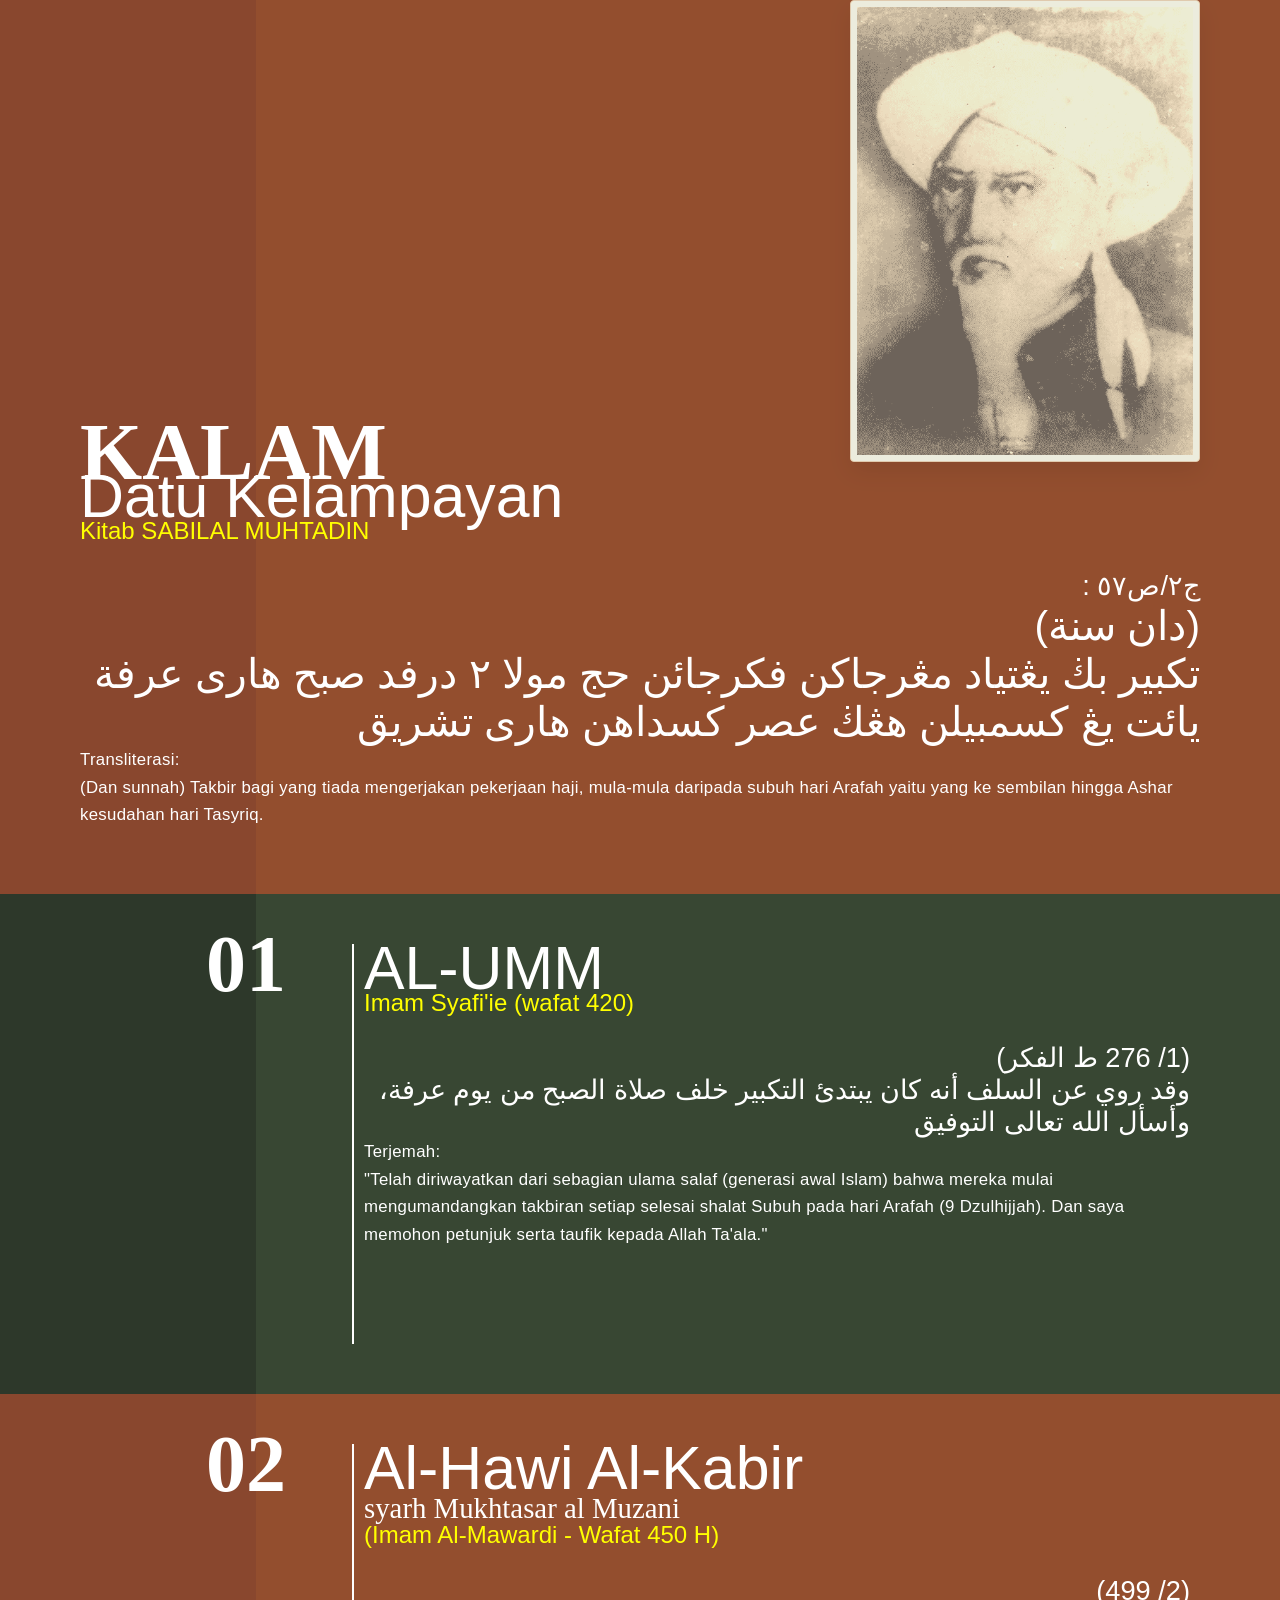
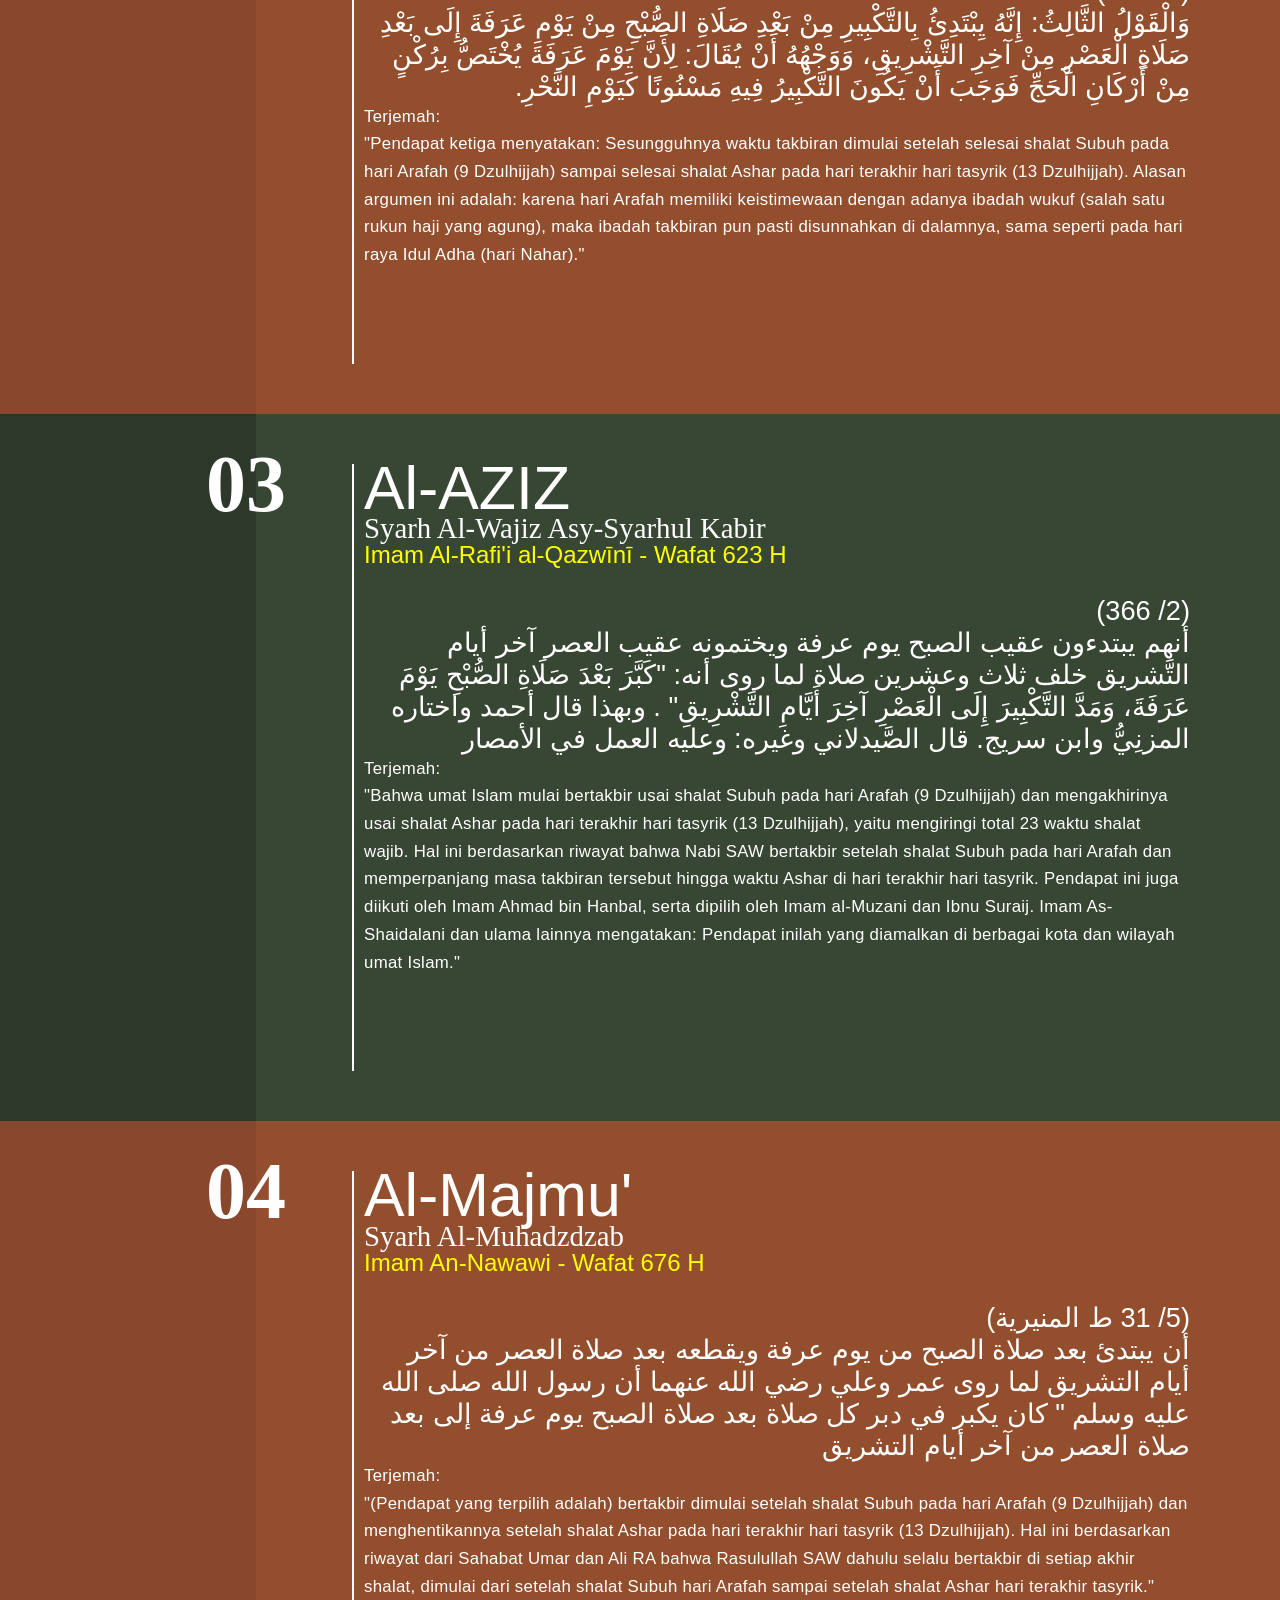
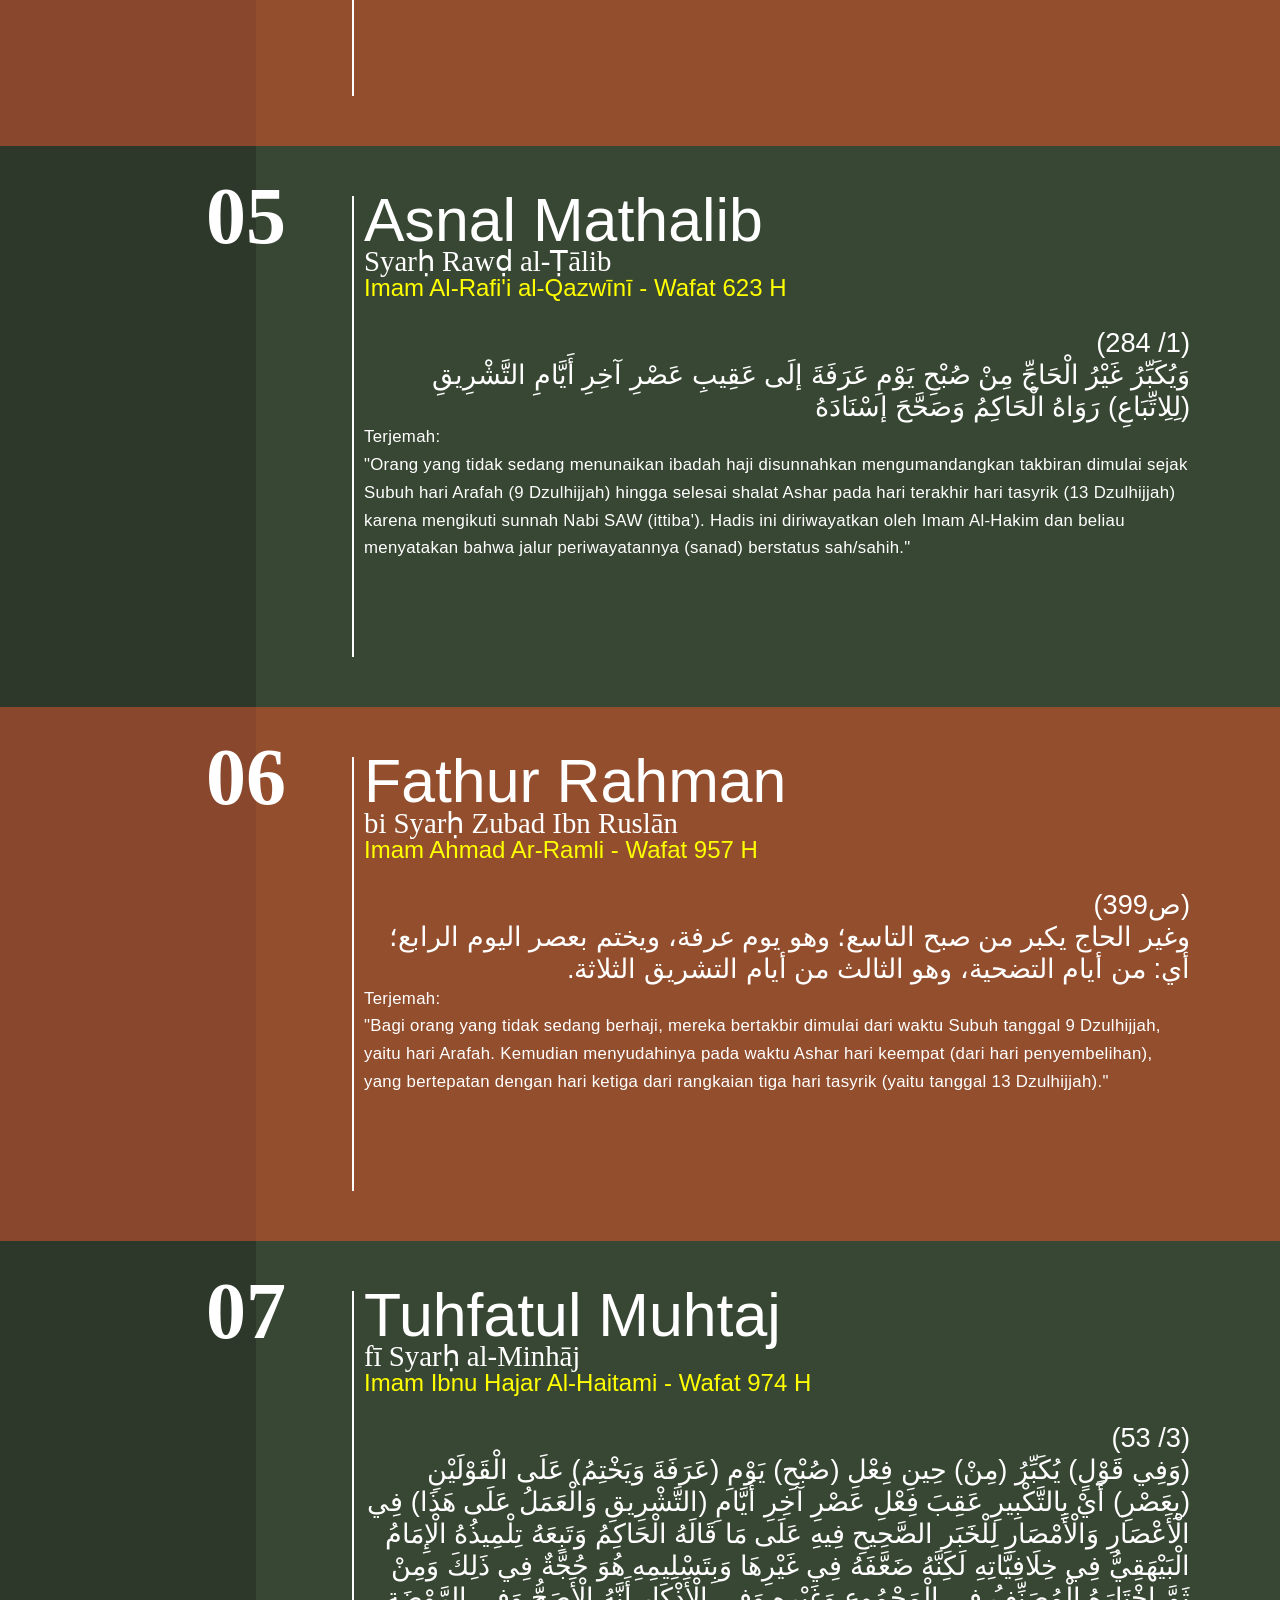
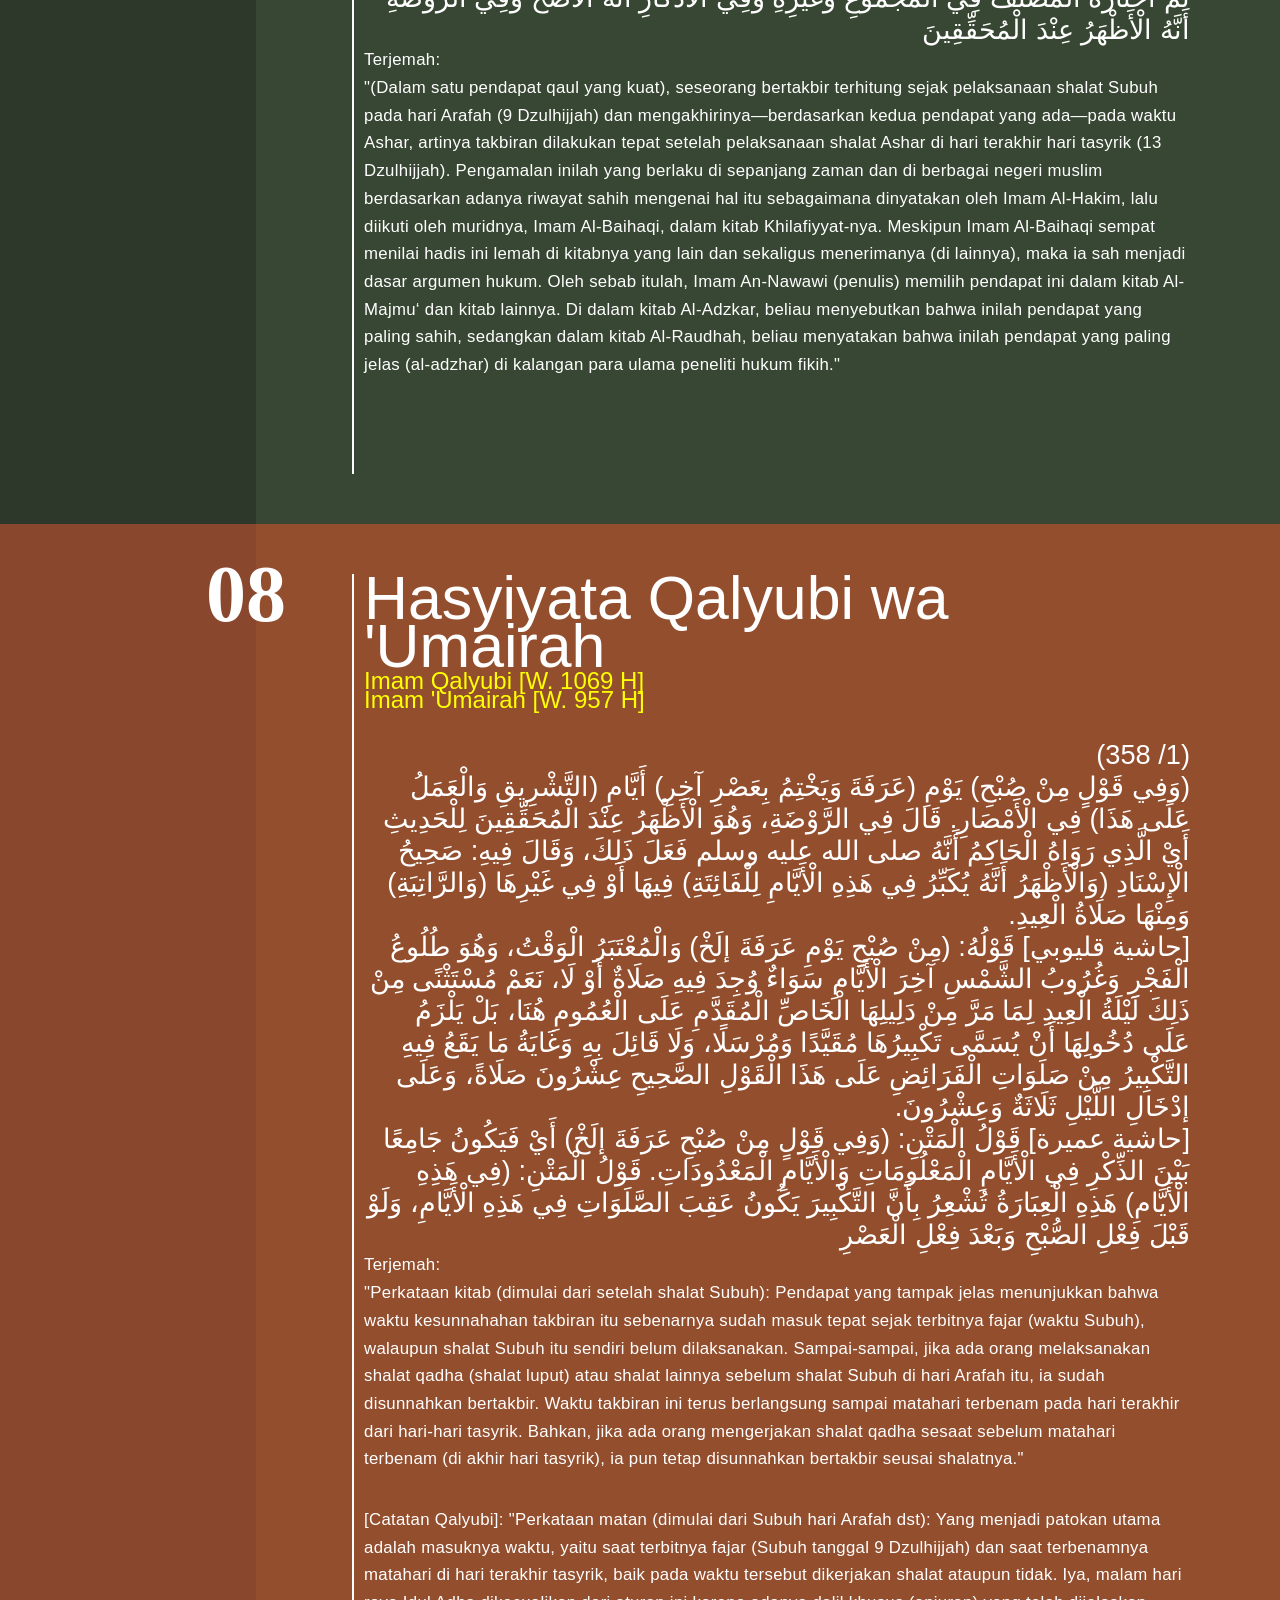
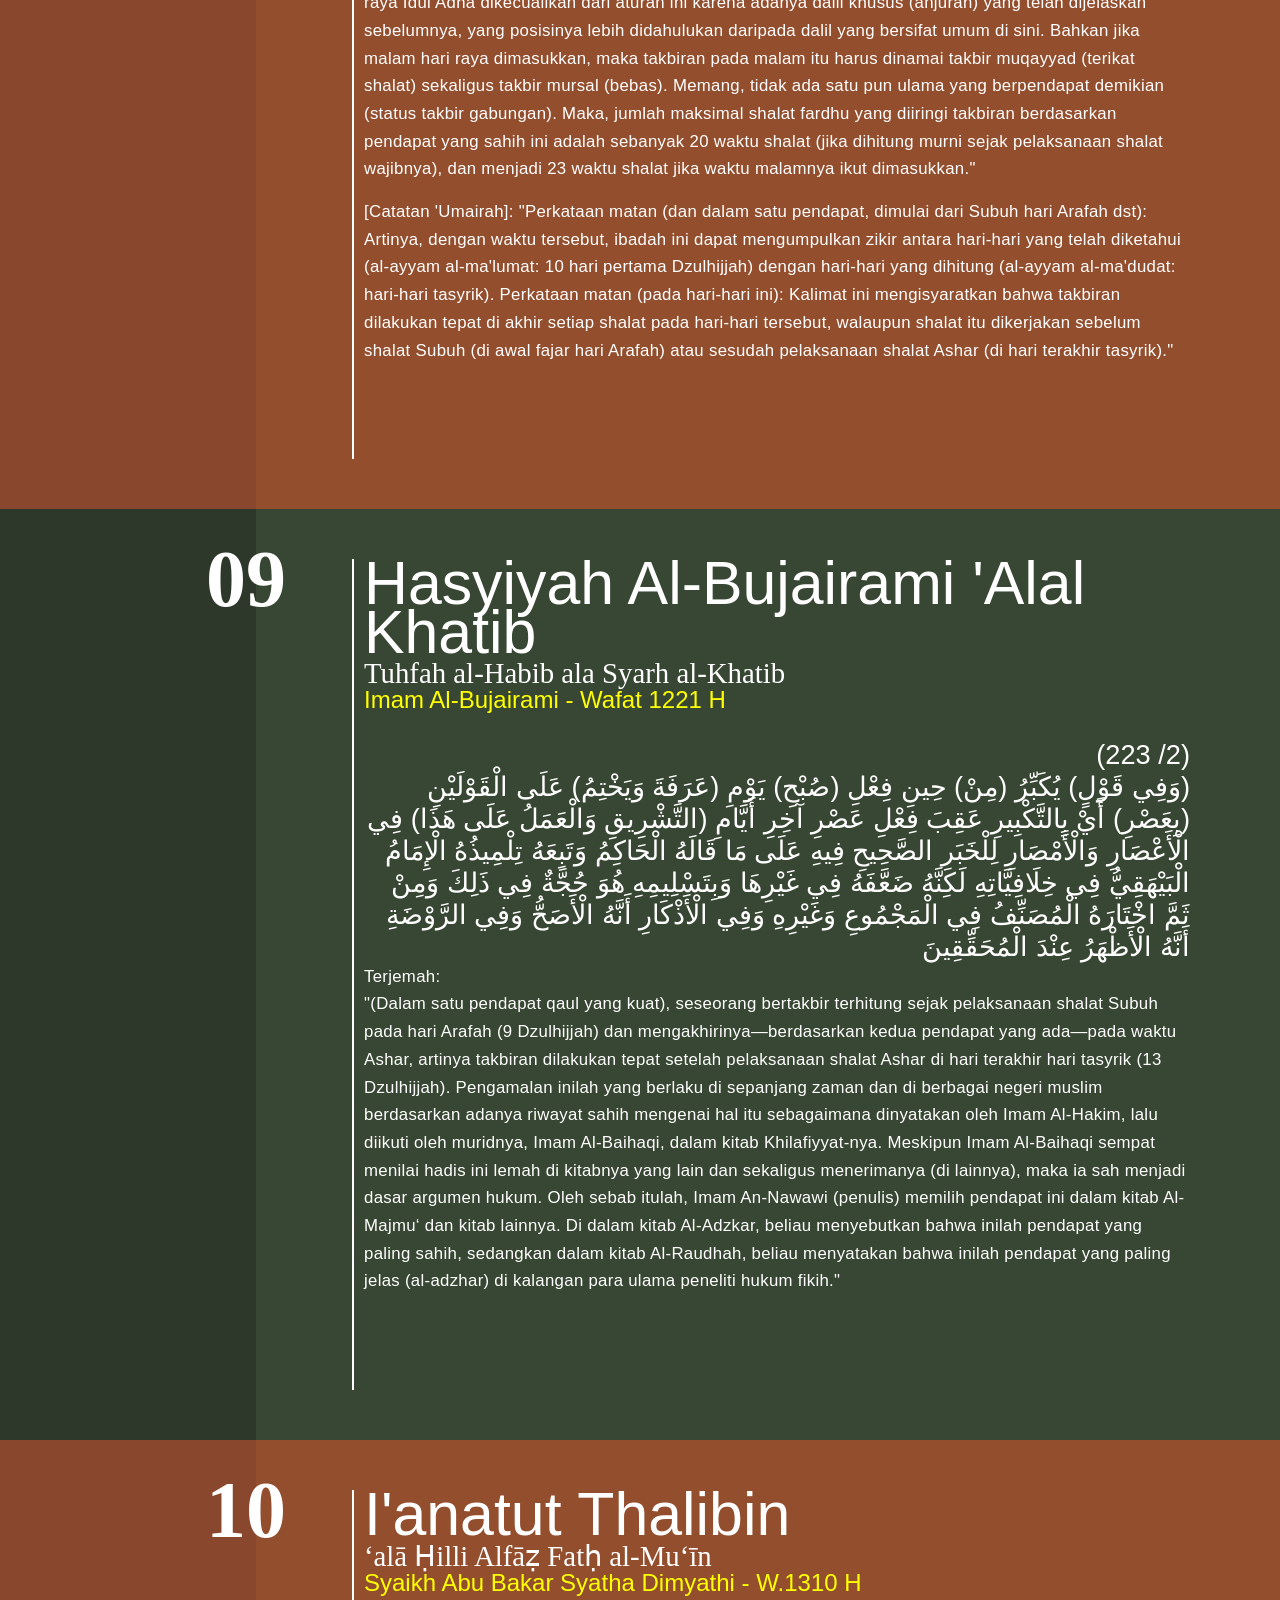
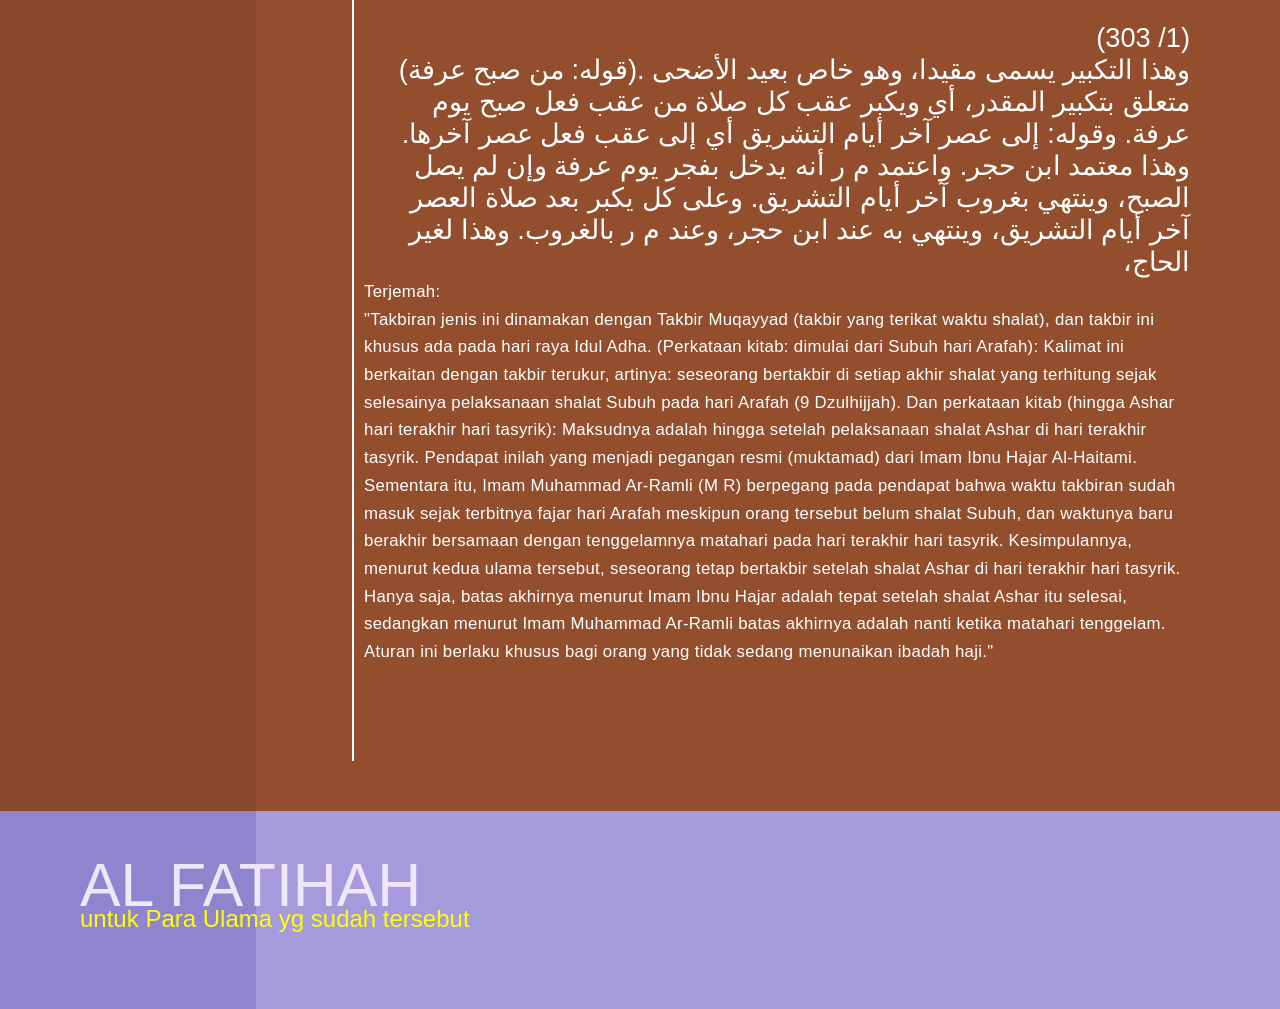
==== index02.html @ 48b1889b "Add files via upload" ====
<!DOCTYPE html>
<html lang="ar">
<head>
  <meta charset="UTF-8" />
  <title>awal takbiran yang terlupa</title>

  <!-- Deskripsi untuk link preview -->
  <meta name="title" content="Batas Takbiran Idul Adha" />
  <meta name="description" content="Kalam Datuk Kelampayan beserta 10 Referensi KITAB TETUA" />

  <!-- Open Graph (untuk WhatsApp, Facebook, dll) -->
  <meta property="og:type" content="website" />
  <meta property="og:url" content="https://github.com/kalam-ustadz/batas-takbiran-idul-adha" />
  <meta property="og:title" content="Batas Takbiran Idul Adha" />
  <meta property="og:description" content="Kalam Datuk Kelampayan beserta 10 Referensi KITAB TETUA" />
  <meta property="og:image" content="Muhammad_Arsyad_al-Banjari.png" />
  <meta property="og:image:width" content="1200" />
  <meta property="og:image:height" content="630" />

  <!-- Twitter Card (opsional, tapi baik untuk preview universal) -->
  <meta property="twitter:card" content="summary_large_image" />
  <meta property="twitter:url" content="https://github.com/kalam-ustadz/batas-takbiran-idul-adha" />
  <meta property="twitter:title" content="Batas Takbiran Idul Adha" />
  <meta property="twitter:description" content="Kalam Datuk Kelampayan beserta 10 Referensi KITAB TETUA" />
  <meta property="twitter:image" content="Muhammad_Arsyad_al-Banjari.png" />
  <link rel="stylesheet" type="text/css" href="nangini.css" />
</head>
<body class="layout3">

<div class="templateToc">
<div class="color-container brown-bg">
<div class="color-ocverlay dark-brown">&#160;</div>
<img src="logo.png" alt="Datuk Kelampayan" class="gambar-konten">
<h1>KALAM</h1>
<h2>Datu Kelampayan</h2>
<h3>Kitab SABILAL MUHTADIN</h3>
<p class="arab"> ج٢/ص٥٧ : <br /><span style="font-size:1.5em"> (دان سنة) <br />تكبير بڬ يڠتياد مڠرجاكن فكرجائن حج مولا ٢ درفد صبح هارى عرفة يائت يڠ كسمبيلن هڠڬ عصر كسداهن هارى تشريق</span></p>
<p class="indo">Transliterasi:<br />(Dan sunnah) Takbir bagi yang tiada mengerjakan pekerjaan haji, mula-mula daripada subuh hari Arafah yaitu yang ke sembilan hingga Ashar kesudahan hari Tasyriq.</p>
</div>

<div class="color-container green-bg">
<div class="color-ocverlay dark-green">&#160;</div>

<div class="toc-container">
<div class="chapterNum-side">
<div><strong>01</strong></div>
</div>

<div class="chapter-info">
<h2>AL-UMM</h2>
<h3>Imam Syafi'ie (wafat 420)</h3>

<p class="arab">(1/ 276 ط الفكر)<br />  وقد روي عن السلف أنه كان يبتدئ التكبير خلف صلاة الصبح من يوم عرفة، وأسأل الله تعالى التوفيق</p>
<p class="indo">Terjemah:<br />"Telah diriwayatkan dari sebagian ulama salaf (generasi awal Islam) bahwa mereka mulai mengumandangkan takbiran setiap selesai shalat Subuh pada hari Arafah (9 Dzulhijjah). Dan saya memohon petunjuk serta taufik kepada Allah Ta'ala."</p>

</div>
</div>
</div>

<!-- oren-->
<div class="color-container brown-bg">
<div class="color-ocverlay dark-brown">&#160;</div>

<div class="toc-container">
<div class="chapterNum-side">
<div><strong>02</strong></div>
</div>

<div class="chapter-info">
<h2>Al-Hawi Al-Kabir</h2><span style="font-size:1.8em">syarh Mukhtasar al Muzani</span>
<h3>(Imam Al-Mawardi - Wafat 450 H)</h3>

<p class="arab">(2/ 499)<br />وَالْقَوْلُ الثَّالِثُ: إِنَّهُ يِبْتَدِئُ بِالتَّكْبِيرِ مِنْ بَعْدِ صَلَاةِ الصُّبْحِ مِنْ يَوْمِ عَرَفَةَ إِلَى بَعْدِ صَلَاةِ الْعَصْرِ مِنْ آخِرِ التَّشْرِيقِ، وَوَجْهُهُ أَنْ يُقَالَ: لِأَنَّ يَوْمَ عَرَفَةَ يُخْتَصُّ بِرُكْنٍ مِنْ أَرْكَانِ الْحَجِّ فَوَجَبَ أَنْ يَكُونَ التَّكْبِيرُ فِيهِ مَسْنُونًا كَيَوْمِ النَّحْرِ.</p>
<p class="indo">Terjemah:<br />"Pendapat ketiga menyatakan: Sesungguhnya waktu takbiran dimulai setelah selesai shalat Subuh pada hari Arafah (9 Dzulhijjah) sampai selesai shalat Ashar pada hari terakhir hari tasyrik (13 Dzulhijjah). Alasan argumen ini adalah: karena hari Arafah memiliki keistimewaan dengan adanya ibadah wukuf (salah satu rukun haji yang agung), maka ibadah takbiran pun pasti disunnahkan di dalamnya, sama seperti pada hari raya Idul Adha (hari Nahar)."</p>
</div>
</div>
</div>

<!--green-->
<div class="color-container green-bg">
<div class="color-ocverlay dark-green">&#160;</div>

<div class="toc-container">
<div class="chapterNum-side">
<div><strong>03</strong></div>
</div>

<div class="chapter-info">
<h2>Al-AZIZ </h2><span style="font-size:1.8em">Syarh Al-Wajiz Asy-Syarhul Kabir</span> 
<h3>Imam Al-Rafi'i al-Qazwīnī - Wafat 623 H</h3>

<p class="arab">(2/ 366)<br />أنهم يبتدءون عقيب الصبح يوم عرفة ويختمونه عقيب العصر آخر أيام التَّشريق خلف ثلاث وعشرين صلاة لما روى أنه: "كَبَّرَ بَعْدَ صَلَاةِ الصُّبْحِ يَوْمَ عَرَفَةَ، وَمَدَّ التَّكْبِيرَ إِلَى الْعَصْرِ آخِرَ أَيَّامِ التَّشْرِيقِ" . وبهذا قال أحمد واختاره المزنِيُّ وابن سريج. قال الصَّيدلاني وغيره: وعليه العمل في الأمصار</p>
<p class="indo">Terjemah:<br />"Bahwa umat Islam mulai bertakbir usai shalat Subuh pada hari Arafah (9 Dzulhijjah) dan mengakhirinya usai shalat Ashar pada hari terakhir hari tasyrik (13 Dzulhijjah), yaitu mengiringi total 23 waktu shalat wajib. Hal ini berdasarkan riwayat bahwa Nabi SAW bertakbir setelah shalat Subuh pada hari Arafah dan memperpanjang masa takbiran tersebut hingga waktu Ashar di hari terakhir hari tasyrik. Pendapat ini juga diikuti oleh Imam Ahmad bin Hanbal, serta dipilih oleh Imam al-Muzani dan Ibnu Suraij. Imam As-Shaidalani dan ulama lainnya mengatakan: Pendapat inilah yang diamalkan di berbagai kota dan wilayah umat Islam."</p>

</div>
</div>
</div>

<!-- oren-->
<div class="color-container brown-bg">
<div class="color-ocverlay dark-brown">&#160;</div>

<div class="toc-container">
<div class="chapterNum-side">
<div><strong>04</strong></div>
</div>

<div class="chapter-info">
<h2>Al-Majmu'</h2><span style="font-size:1.8em">Syarh Al-Muhadzdzab</span>
<h3>Imam An-Nawawi - Wafat 676 H</h3>

<p class="arab">(5/ 31 ط المنيرية)<br />أن يبتدئ بعد صلاة الصبح من يوم عرفة ويقطعه بعد صلاة العصر من آخر أيام التشريق لما روى عمر وعلي رضي الله عنهما أن رسول الله صلى الله عليه وسلم " كان يكبر في دبر كل صلاة بعد صلاة الصبح يوم عرفة إلى بعد صلاة العصر من آخر أيام التشريق </p>
<p class="indo">Terjemah:<br />"(Pendapat yang terpilih adalah) bertakbir dimulai setelah shalat Subuh pada hari Arafah (9 Dzulhijjah) dan menghentikannya setelah shalat Ashar pada hari terakhir hari tasyrik (13 Dzulhijjah). Hal ini berdasarkan riwayat dari Sahabat Umar dan Ali RA bahwa Rasulullah SAW dahulu selalu bertakbir di setiap akhir shalat, dimulai dari setelah shalat Subuh hari Arafah sampai setelah shalat Ashar hari terakhir tasyrik."</p>
</div>
</div>
</div>

<!--green-->
<div class="color-container green-bg">
<div class="color-ocverlay dark-green">&#160;</div>

<div class="toc-container">
<div class="chapterNum-side">
<div><strong>05</strong></div>
</div>

<div class="chapter-info">
<h2>Asnal Mathalib </h2><span style="font-size:1.8em">Syarḥ Rawḍ al-Ṭālib</span> 
<h3>Imam Al-Rafi'i al-Qazwīnī - Wafat 623 H</h3>

<p class="arab"> (1/ 284) <br />وَيُكَبِّرُ غَيْرُ الْحَاجِّ مِنْ صُبْحِ يَوْمِ عَرَفَةَ إلَى عَقِيبِ عَصْرِ آخِرِ أَيَّامِ التَّشْرِيقِ (لِلِاتِّبَاعِ) رَوَاهُ الْحَاكِمُ وَصَحَّحَ إسْنَادَهُ</p>
<p class="indo">Terjemah:<br />"Orang yang tidak sedang menunaikan ibadah haji disunnahkan mengumandangkan takbiran dimulai sejak Subuh hari Arafah (9 Dzulhijjah) hingga selesai shalat Ashar pada hari terakhir hari tasyrik (13 Dzulhijjah) karena mengikuti sunnah Nabi SAW (ittiba'). Hadis ini diriwayatkan oleh Imam Al-Hakim dan beliau menyatakan bahwa jalur periwayatannya (sanad) berstatus sah/sahih."</p>

</div>
</div>
</div>

<!-- oren-->
<div class="color-container brown-bg">
<div class="color-ocverlay dark-brown">&#160;</div>

<div class="toc-container">
<div class="chapterNum-side">
<div><strong>06</strong></div>
</div>

<div class="chapter-info">
<h2>Fathur Rahman </h2><span style="font-size:1.8em">bi Syarḥ Zubad Ibn Ruslān</span>
<h3>Imam Ahmad Ar-Ramli - Wafat 957 H</h3>

<p class="arab">(ص399)<br />وغير الحاج يكبر من صبح التاسع؛ وهو يوم عرفة، ويختم بعصر اليوم الرابع؛ أي: من أيام التضحية، وهو الثالث من أيام التشريق الثلاثة. </p>
<p class="indo">Terjemah:<br />"Bagi orang yang tidak sedang berhaji, mereka bertakbir dimulai dari waktu Subuh tanggal 9 Dzulhijjah, yaitu hari Arafah. Kemudian menyudahinya pada waktu Ashar hari keempat (dari hari penyembelihan), yang bertepatan dengan hari ketiga dari rangkaian tiga hari tasyrik (yaitu tanggal 13 Dzulhijjah)."</p>
</div>
</div>
</div>

<!--green-->
<div class="color-container green-bg">
<div class="color-ocverlay dark-green">&#160;</div>

<div class="toc-container">
<div class="chapterNum-side">
<div><strong>07</strong></div>
</div>

<div class="chapter-info">
<h2>Tuhfatul Muhtaj </h2><span style="font-size:1.8em">fī Syarḥ al-Minhāj</span> 
<h3>Imam Ibnu Hajar Al-Haitami - Wafat 974 H</h3>

<p class="arab">(3/ 53)<br /> (وَفِي قَوْلٍ) يُكَبِّرُ (مِنْ) حِينِ فِعْلِ (صُبْحِ) يَوْمِ (عَرَفَةَ وَيَخْتِمُ) عَلَى الْقَوْلَيْنِ (بِعَصْرِ) أَيْ بِالتَّكْبِيرِ عَقِبَ فِعْلِ عَصْرِ آخِرِ أَيَّامِ (التَّشْرِيقِ وَالْعَمَلُ عَلَى هَذَا) فِي الْأَعْصَارِ وَالْأَمْصَارِ لِلْخَبَرِ الصَّحِيحِ فِيهِ عَلَى مَا قَالَهُ الْحَاكِمُ وَتَبِعَهُ تِلْمِيذُهُ الْإِمَامُ الْبَيْهَقِيُّ فِي خِلَافِيَّاتِهِ لَكِنَّهُ ضَعَّفَهُ فِي غَيْرِهَا وَبِتَسْلِيمِهِ هُوَ حُجَّةٌ فِي ذَلِكَ وَمِنْ ثَمَّ اخْتَارَهُ الْمُصَنِّفُ فِي الْمَجْمُوعِ وَغَيْرِهِ وَفِي الْأَذْكَارِ أَنَّهُ الْأَصَحُّ وَفِي الرَّوْضَةِ أَنَّهُ الْأَظْهَرُ عِنْدَ الْمُحَقِّقِينَ</p>
<p class="indo">Terjemah:<br />"(Dalam satu pendapat qaul yang kuat), seseorang bertakbir terhitung sejak pelaksanaan shalat Subuh pada hari Arafah (9 Dzulhijjah) dan mengakhirinya—berdasarkan kedua pendapat yang ada—pada waktu Ashar, artinya takbiran dilakukan tepat setelah pelaksanaan shalat Ashar di hari terakhir hari tasyrik (13 Dzulhijjah). Pengamalan inilah yang berlaku di sepanjang zaman dan di berbagai negeri muslim berdasarkan adanya riwayat sahih mengenai hal itu sebagaimana dinyatakan oleh Imam Al-Hakim, lalu diikuti oleh muridnya, Imam Al-Baihaqi, dalam kitab Khilafiyyat-nya. Meskipun Imam Al-Baihaqi sempat menilai hadis ini lemah di kitabnya yang lain dan sekaligus menerimanya (di lainnya), maka ia sah menjadi dasar argumen hukum. Oleh sebab itulah, Imam An-Nawawi (penulis) memilih pendapat ini dalam kitab Al-Majmu‘ dan kitab lainnya. Di dalam kitab Al-Adzkar, beliau menyebutkan bahwa inilah pendapat yang paling sahih, sedangkan dalam kitab Al-Raudhah, beliau menyatakan bahwa inilah pendapat yang paling jelas (al-adzhar) di kalangan para ulama peneliti hukum fikih."</p>

</div>
</div>
</div>

<!-- oren-->
<div class="color-container brown-bg">
<div class="color-ocverlay dark-brown">&#160;</div>

<div class="toc-container">
<div class="chapterNum-side">
<div><strong>08</strong></div>
</div>

<div class="chapter-info">
<h2>Hasyiyata Qalyubi wa 'Umairah</h2>
<h3>Imam Qalyubi [W. 1069 H] <br />Imam 'Umairah [W. 957 H]</h3>

<p class="arab">(1/ 358)<br />(وَفِي قَوْلٍ مِنْ صُبْحِ) يَوْمِ (عَرَفَةَ وَيَخْتِمُ بِعَصْرِ آخِرِ) أَيَّامِ (التَّشْرِيقِ وَالْعَمَلُ عَلَى هَذَا) فِي الْأَمْصَارِ. قَالَ فِي الرَّوْضَةِ، وَهُوَ الْأَظْهَرُ عِنْدَ الْمُحَقِّقِينَ لِلْحَدِيثِ أَيْ الَّذِي رَوَاهُ الْحَاكِمُ أَنَّهُ صلى الله عليه وسلم فَعَلَ ذَلِكَ، وَقَالَ فِيهِ: صَحِيحُ الْإِسْنَادِ (وَالْأَظْهَرُ أَنَّهُ يُكَبِّرُ فِي هَذِهِ الْأَيَّامِ لِلْفَائِتَةِ) فِيهَا أَوْ فِي غَيْرِهَا (وَالرَّاتِبَةِ) وَمِنْهَا صَلَاةُ الْعِيدِ. <br />
 [حاشية قليوبي] قَوْلُهُ: (مِنْ صُبْحِ يَوْمِ عَرَفَةَ إلَخْ) وَالْمُعْتَبَرُ الْوَقْتُ، وَهُوَ طُلُوعُ الْفَجْرِ وَغُرُوبُ الشَّمْسِ آخِرَ الْأَيَّامِ سَوَاءٌ وُجِدَ فِيهِ صَلَاةٌ أَوْ لَا، نَعَمْ مُسْتَثْنًى مِنْ ذَلِكَ لَيْلَةُ الْعِيدِ لِمَا مَرَّ مِنْ دَلِيلِهَا الْخَاصِّ الْمُقَدَّمِ عَلَى الْعُمُومِ هُنَا، بَلْ يَلْزَمُ عَلَى دُخُولِهَا أَنْ يُسَمَّى تَكْبِيرُهَا مُقَيَّدًا وَمُرْسَلًا، وَلَا قَائِلَ بِهِ وَغَايَةُ مَا يَقَعُ فِيهِ التَّكْبِيرُ مِنْ صَلَوَاتِ الْفَرَائِضِ عَلَى هَذَا الْقَوْلِ الصَّحِيحِ عِشْرُونَ صَلَاةً، وَعَلَى إدْخَالِ اللَّيْلِ ثَلَاثَةٌ وَعِشْرُونَ.<br />
 [حاشية عميرة] قَوْلُ الْمَتْنِ: (وَفِي قَوْلٍ مِنْ صُبْحِ عَرَفَةَ إلَخْ) أَيْ فَيَكُونُ جَامِعًا بَيْنَ الذِّكْرِ فِي الْأَيَّامِ الْمَعْلُومَاتِ وَالْأَيَّامِ الْمَعْدُودَاتِ. قَوْلُ الْمَتْنِ: (فِي هَذِهِ الْأَيَّامِ) هَذِهِ الْعِبَارَةُ تُشْعِرُ بِأَنَّ التَّكْبِيرَ يَكُونُ عَقِبَ الصَّلَوَاتِ فِي هَذِهِ الْأَيَّامِ، وَلَوْ قَبْلَ فِعْلِ الصُّبْحِ وَبَعْدَ فِعْلِ الْعَصْرِ
</p>
<p class="indo">Terjemah:<br />"Perkataan kitab (dimulai dari setelah shalat Subuh): Pendapat yang tampak jelas menunjukkan bahwa waktu kesunnahahan takbiran itu sebenarnya sudah masuk tepat sejak terbitnya fajar (waktu Subuh), walaupun shalat Subuh itu sendiri belum dilaksanakan. Sampai-sampai, jika ada orang melaksanakan shalat qadha (shalat luput) atau shalat lainnya sebelum shalat Subuh di hari Arafah itu, ia sudah disunnahkan bertakbir. Waktu takbiran ini terus berlangsung sampai matahari terbenam pada hari terakhir dari hari-hari tasyrik. Bahkan, jika ada orang mengerjakan shalat qadha sesaat sebelum matahari terbenam (di akhir hari tasyrik), ia pun tetap disunnahkan bertakbir seusai shalatnya."</p><br />
<p class="indo">[Catatan Qalyubi]: "Perkataan matan (dimulai dari Subuh hari Arafah dst): Yang menjadi patokan utama adalah masuknya waktu, yaitu saat terbitnya fajar (Subuh tanggal 9 Dzulhijjah) dan saat terbenamnya matahari di hari terakhir tasyrik, baik pada waktu tersebut dikerjakan shalat ataupun tidak. Iya, malam hari raya Idul Adha dikecualikan dari aturan ini karena adanya dalil khusus (anjuran) yang telah dijelaskan sebelumnya, yang posisinya lebih didahulukan daripada dalil yang bersifat umum di sini. Bahkan jika malam hari raya dimasukkan, maka takbiran pada malam itu harus dinamai takbir muqayyad (terikat shalat) sekaligus takbir mursal (bebas). Memang, tidak ada satu pun ulama yang berpendapat demikian (status takbir gabungan). Maka, jumlah maksimal shalat fardhu yang diiringi takbiran berdasarkan pendapat yang sahih ini adalah sebanyak 20 waktu shalat (jika dihitung murni sejak pelaksanaan shalat wajibnya), dan menjadi 23 waktu shalat jika waktu malamnya ikut dimasukkan."</p>
<p class="indo">[Catatan 'Umairah]:  "Perkataan matan (dan dalam satu pendapat, dimulai dari Subuh hari Arafah dst): Artinya, dengan waktu tersebut, ibadah ini dapat mengumpulkan zikir antara hari-hari yang telah diketahui (al-ayyam al-ma'lumat: 10 hari pertama Dzulhijjah) dengan hari-hari yang dihitung (al-ayyam al-ma'dudat: hari-hari tasyrik). Perkataan matan (pada hari-hari ini): Kalimat ini mengisyaratkan bahwa takbiran dilakukan tepat di akhir setiap shalat pada hari-hari tersebut, walaupun shalat itu dikerjakan sebelum shalat Subuh (di awal fajar hari Arafah) atau sesudah pelaksanaan shalat Ashar (di hari terakhir tasyrik)."
</p>
</div>
</div>
</div>

<!--green-->
<div class="color-container green-bg">
<div class="color-ocverlay dark-green">&#160;</div>

<div class="toc-container">
<div class="chapterNum-side">
<div><strong>09</strong></div>
</div>

<div class="chapter-info">
<h2>Hasyiyah Al-Bujairami 'Alal Khatib</h2><span style="font-size:1.8em">Tuhfah al-Habib ala Syarh al-Khatib</span> 
<h3>Imam Al-Bujairami - Wafat 1221 H</h3>

<p class="arab">(2/ 223)<br /> (وَفِي قَوْلٍ) يُكَبِّرُ (مِنْ) حِينِ فِعْلِ (صُبْحِ) يَوْمِ (عَرَفَةَ وَيَخْتِمُ) عَلَى الْقَوْلَيْنِ (بِعَصْرِ) أَيْ بِالتَّكْبِيرِ عَقِبَ فِعْلِ عَصْرِ آخِرِ أَيَّامِ (التَّشْرِيقِ وَالْعَمَلُ عَلَى هَذَا) فِي الْأَعْصَارِ وَالْأَمْصَارِ لِلْخَبَرِ الصَّحِيحِ فِيهِ عَلَى مَا قَالَهُ الْحَاكِمُ وَتَبِعَهُ تِلْمِيذُهُ الْإِمَامُ الْبَيْهَقِيُّ فِي خِلَافِيَّاتِهِ لَكِنَّهُ ضَعَّفَهُ فِي غَيْرِهَا وَبِتَسْلِيمِهِ هُوَ حُجَّةٌ فِي ذَلِكَ وَمِنْ ثَمَّ اخْتَارَهُ الْمُصَنِّفُ فِي الْمَجْمُوعِ وَغَيْرِهِ وَفِي الْأَذْكَارِ أَنَّهُ الْأَصَحُّ وَفِي الرَّوْضَةِ أَنَّهُ الْأَظْهَرُ عِنْدَ الْمُحَقِّقِينَ</p>
<p class="indo">Terjemah:<br />"(Dalam satu pendapat qaul yang kuat), seseorang bertakbir terhitung sejak pelaksanaan shalat Subuh pada hari Arafah (9 Dzulhijjah) dan mengakhirinya—berdasarkan kedua pendapat yang ada—pada waktu Ashar, artinya takbiran dilakukan tepat setelah pelaksanaan shalat Ashar di hari terakhir hari tasyrik (13 Dzulhijjah). Pengamalan inilah yang berlaku di sepanjang zaman dan di berbagai negeri muslim berdasarkan adanya riwayat sahih mengenai hal itu sebagaimana dinyatakan oleh Imam Al-Hakim, lalu diikuti oleh muridnya, Imam Al-Baihaqi, dalam kitab Khilafiyyat-nya. Meskipun Imam Al-Baihaqi sempat menilai hadis ini lemah di kitabnya yang lain dan sekaligus menerimanya (di lainnya), maka ia sah menjadi dasar argumen hukum. Oleh sebab itulah, Imam An-Nawawi (penulis) memilih pendapat ini dalam kitab Al-Majmu‘ dan kitab lainnya. Di dalam kitab Al-Adzkar, beliau menyebutkan bahwa inilah pendapat yang paling sahih, sedangkan dalam kitab Al-Raudhah, beliau menyatakan bahwa inilah pendapat yang paling jelas (al-adzhar) di kalangan para ulama peneliti hukum fikih."</p>

</div>
</div>
</div>

<!-- oren-->
<div class="color-container brown-bg">
<div class="color-ocverlay dark-brown">&#160;</div>

<div class="toc-container">
<div class="chapterNum-side">
<div><strong>10</strong></div>
</div>

<div class="chapter-info">
<h2>I'anatut Thalibin</h2><span style="font-size:1.8em">‘alā Ḥilli Alfāẓ Fatḥ al-Mu‘īn</span>
<h3>Syaikh Abu Bakar Syatha Dimyathi - W.1310 H</h3>

<p class="arab">(1/ 303)<br />وهذا التكبير يسمى مقيدا، وهو خاص بعيد الأضحى .(قوله: من صبح عرفة) متعلق بتكبير المقدر، أي ويكبر عقب كل صلاة من عقب فعل صبح يوم عرفة.  وقوله: إلى عصر آخر أيام التشريق أي إلى عقب فعل عصر آخرها.  وهذا معتمد ابن حجر.  واعتمد م ر أنه يدخل بفجر يوم عرفة وإن لم يصل الصبح، وينتهي بغروب آخر أيام التشريق.  وعلى كل يكبر بعد صلاة العصر آخر أيام التشريق، وينتهي به عند ابن حجر، وعند م ر بالغروب.
وهذا لغير الحاج،
</p>
<p class="indo">Terjemah:<br />"Takbiran jenis ini dinamakan dengan Takbir Muqayyad (takbir yang terikat waktu shalat), dan takbir ini khusus ada pada hari raya Idul Adha.
(Perkataan kitab: dimulai dari Subuh hari Arafah): Kalimat ini berkaitan dengan takbir terukur, artinya: seseorang bertakbir di setiap akhir shalat yang terhitung sejak selesainya pelaksanaan shalat Subuh pada hari Arafah (9 Dzulhijjah).
Dan perkataan kitab (hingga Ashar hari terakhir hari tasyrik): Maksudnya adalah hingga setelah pelaksanaan shalat Ashar di hari terakhir tasyrik. Pendapat inilah yang menjadi pegangan resmi (muktamad) dari Imam Ibnu Hajar Al-Haitami.
Sementara itu, Imam Muhammad Ar-Ramli (M R) berpegang pada pendapat bahwa waktu takbiran sudah masuk sejak terbitnya fajar hari Arafah meskipun orang tersebut belum shalat Subuh, dan waktunya baru berakhir bersamaan dengan tenggelamnya matahari pada hari terakhir hari tasyrik.
Kesimpulannya, menurut kedua ulama tersebut, seseorang tetap bertakbir setelah shalat Ashar di hari terakhir hari tasyrik. Hanya saja, batas akhirnya menurut Imam Ibnu Hajar adalah tepat setelah shalat Ashar itu selesai, sedangkan menurut Imam Muhammad Ar-Ramli batas akhirnya adalah nanti ketika matahari tenggelam. Aturan ini berlaku khusus bagi orang yang tidak sedang menunaikan ibadah haji."</p>
</div>
</div>
</div>

<!-- ungu-->
<div class="color-container pink-bg">
<div class="color-ocverlay dark-pink">&#160;</div>
<h2>AL FATIHAH</h2> <h3>untuk Para Ulama yg sudah tersebut</h3>
</div>

</div>
</body></html>
---- nangini.css ----
body {
   padding: 0;
   margin: 0;
   box-sizing: border-box
}

.layout3 .brown-bg * {
   color: #fff
}

.layout3 .green-bg * {
   color: #fff
}

.layout3 .pink-bg * {
   color: #f0e6fa
}

.color-container {
   position: relative
}

.color-container.brown-bg {
   background-color: #934e2e
}

.color-container.brown-bg .dark-brown {
   background-color: #89472e
}

.color-container.green-bg {
   background-color: #384733
}

.color-container.green-bg .dark-green {
   background-color: #2d382a
}

.color-container.pink-bg {
   background-color: #a59bdc
}

.color-container.pink-bg .dark-pink {
   background-color: #8f84ce
}

.color-container>* {
   position: relative;
   z-index: 2;
}

.color-container .color-ocverlay {
   position: absolute;
   width: 20%;
   height: 100%;
   top: 0;
   left: 0;
   z-index: 1;
}

.layout3 .templateToc .color-container {
   padding: 50px 80px
}

.layout3 .toc-container {
   display: flex;
   margin-left: 60px
}

.layout3 .toc-container .chapterNum-side {
   min-width: 20%;
   max-width: 20%;
   word-break: break-word;
   text-align: center;
   border-right: 2px solid #fff
}



@media (max-width: 768px) {
   .layout3 .templateToc .color-container {
      padding: 50px
   }
}




@media (max-width: 700px) {
.layout3 .templateToc .color-container {
      padding: 50px 20px
}

.layout3 .toc-container {
    flex-direction: column;
    margin: 0
}

.layout3 .toc-container .chapterNum-side {
    text-align: left;
    border-bottom: 2px solid #fff;
    border-right: none;
    margin-bottom: 30px
}

.layout3 .toc-container .chapter-info {
    width: 100%;
    padding: 0 0 80px
}
}



@media (max-width: 500px) {
.layout3 .toc-container .chapterNum-side {
   max-width: 200px
   }
}

.layout3 .toc-container .chapterNum-side div strong {
   font-size: 5em;
   margin: 0;
   line-height: 0.5; 
   font-family: "BodoniFLF Bold";
   color: #fff
}

.layout3 .toc-container .chapter-info {
   width: 90%;
   padding: 0px 10px 80px 10px
}

.layout3 .indo {
   font-size: 1.05em;         /* Sedikit dinaikkan agar huruf Calibri lebih jelas di layar HP */
   font-family: "Calibri", sans-serif;
   margin: 0 0 15px 0;        /* Memberikan jarak (space) di bawah paragraf agar tidak menempel dengan paragraf berikutnya */
   
   /* --- KUNCI KENYAMANAN MEMBACA --- */
   line-height: 1.65;         /* Jarak antar baris yang sangat ideal untuk orang tua (tidak terlalu renggang, tidak rapat) */
   letter-spacing: 0.3px;     /* Memberikan sedikit napas antar huruf agar karakter tidak terlihat saling bertubrukan */
}

.layout3 .arab {
   font-family: "Calibri", sans-serif;
   font-size: 1.7em;
   margin: 0;
   direction: rtl;        
   text-align: right;     
}

.layout3 h1 {
   font-size: 5em;
   margin: 0;
   font-family: "BodoniFLF Bold";
   line-height: 1;
}

.layout3 h1:last-of-type {
   margin-bottom: -20px
}

.layout3 h2 {
   font-family: "Calibri", sans-serif;
   font-size: 3.8em;
   font-weight: normal !important;
   margin: 0; /* Menghapus semua margin (atas, bawah, kanan, kiri) */
   line-height: 0.8; /* Merapatkan ruang kosong vertikal akibat huruf yang besar */
}

.layout3 h3 {
   font-family: "Calibri", sans-serif;
   font-size: 1.5em;
   color: #FFFF00 !important;
   font-weight: normal !important;
   margin-top: 0;
   margin-bottom: 30px; 
   line-height: 0.8; 
}

.gambar-konten {
    width: 30%;          /* Mengikuti lebar div teks (75%) atau sidebar (25%) */
    max-width: 400px;     /* Batas maksimal lebar gambar agar tidak terlalu besar */
    height: auto;         /* Tinggi otomatis agar gambar tidak gepeng */
    border-radius: 10px;   /* Sudut sedikit melengkung agar terlihat kalem */
    display: block;
    margin: -50px auto;    /* Membuat gambar otomatis berada di tengah-tengah teks */
    transform: translateX(110%);
/* --- Efek Unik Kitab Tua --- */
    filter: sepia(40%) contrast(95%) brightness(95%); 
    box-shadow: -8px 8px 20px rgba(74, 49, 38, 0.15); /* Bayangan estetik warna cokelat tipis */
    border-radius: 4px;
    transition: transform 0.3s ease;
/* --- Efek Bingkai Mengambang --- */
    padding: 6px;
    background-color: #FCF6F2; /* Warna cerah teks Anda sebagai frame */
    border: 1px solid #DBC7B8; /* Garis pembatas tipis yang kalem */
    box-shadow: 0 10px 25px rgba(0, 0, 0, 0.08); /* Efek timbul/mengambang */
}
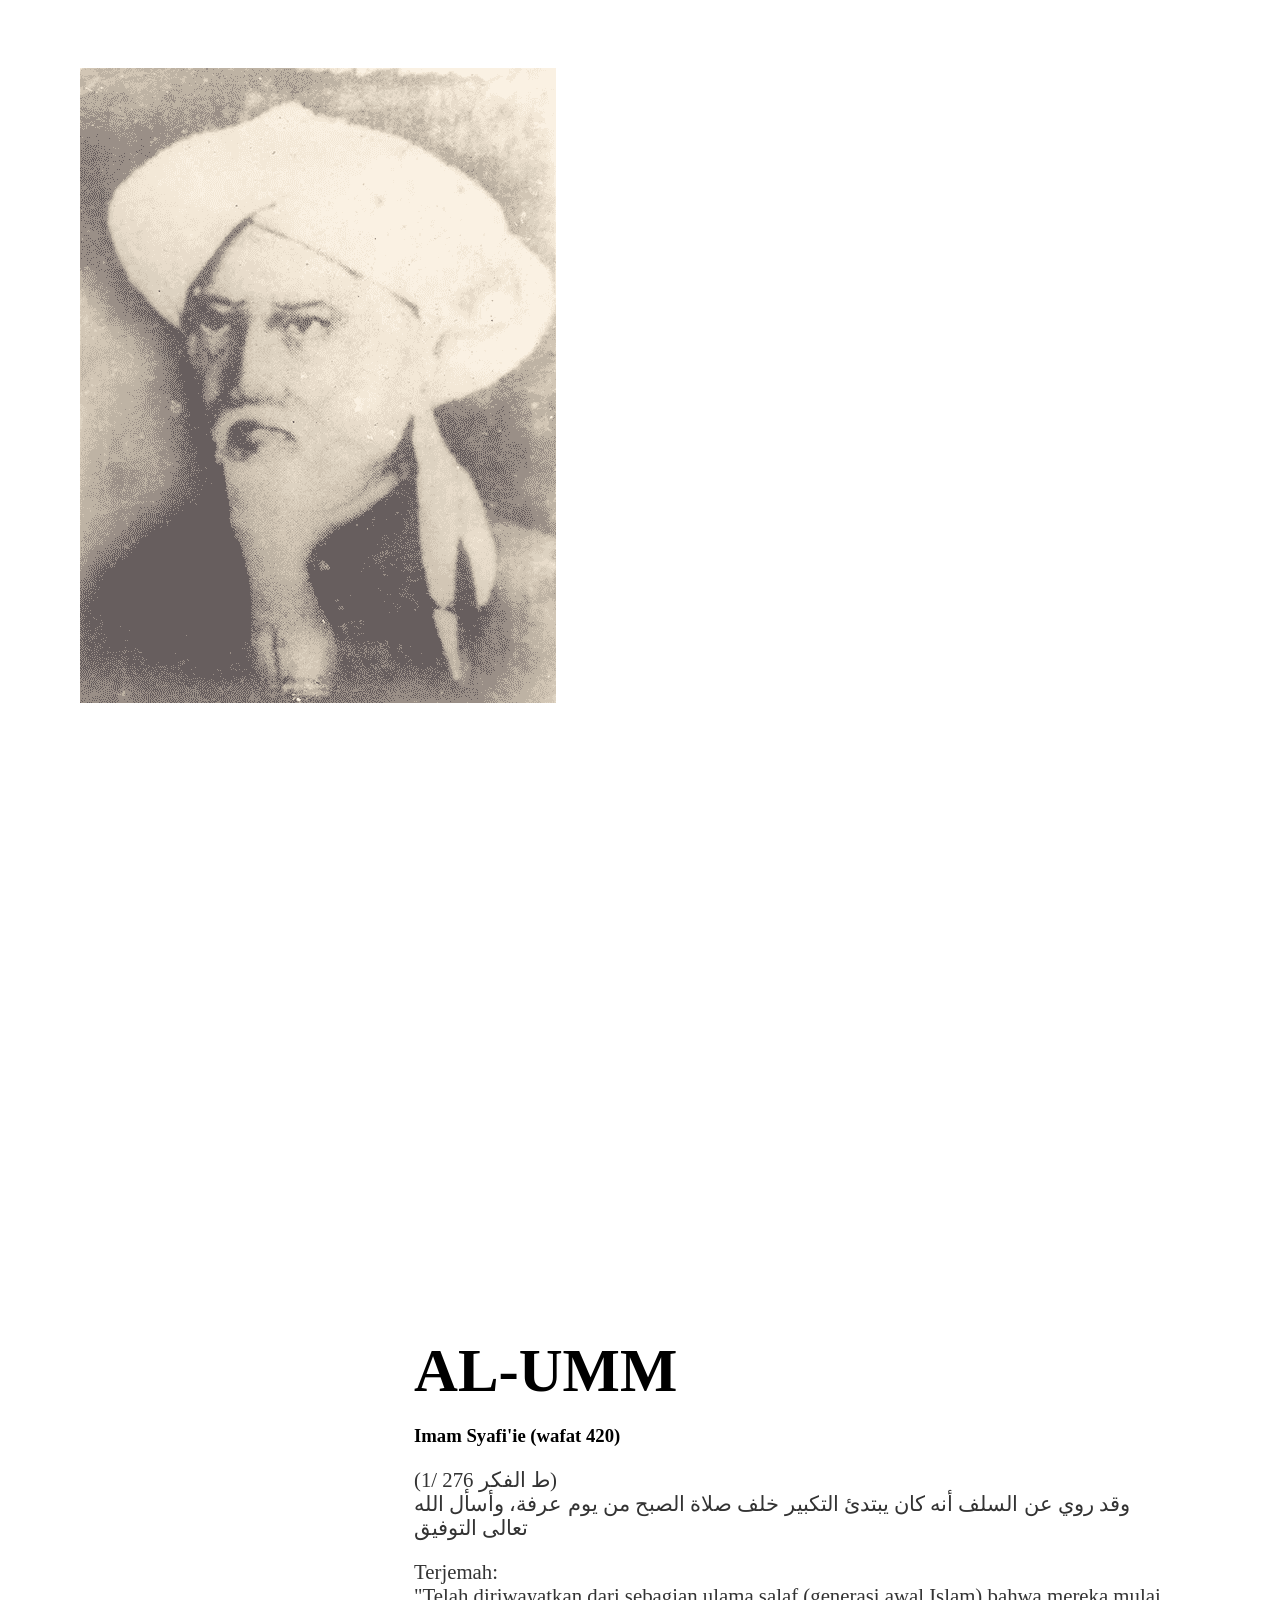
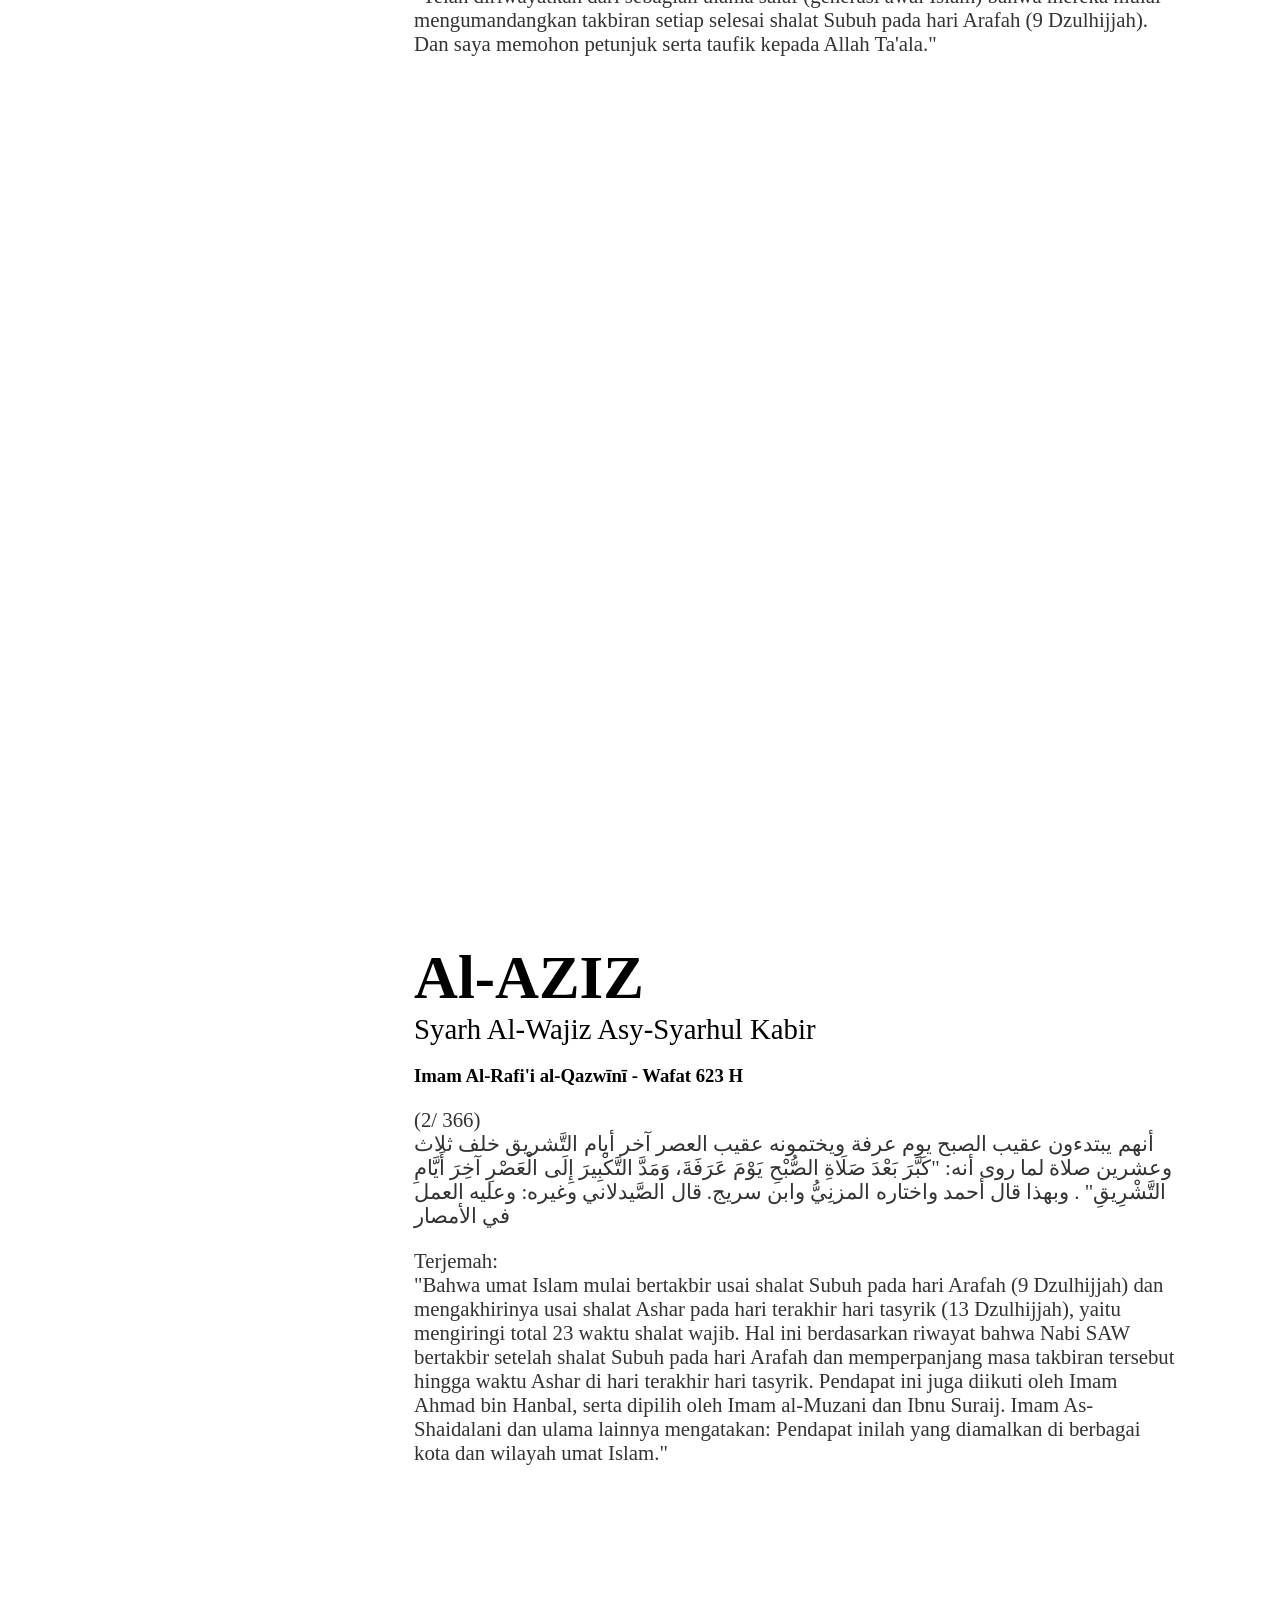
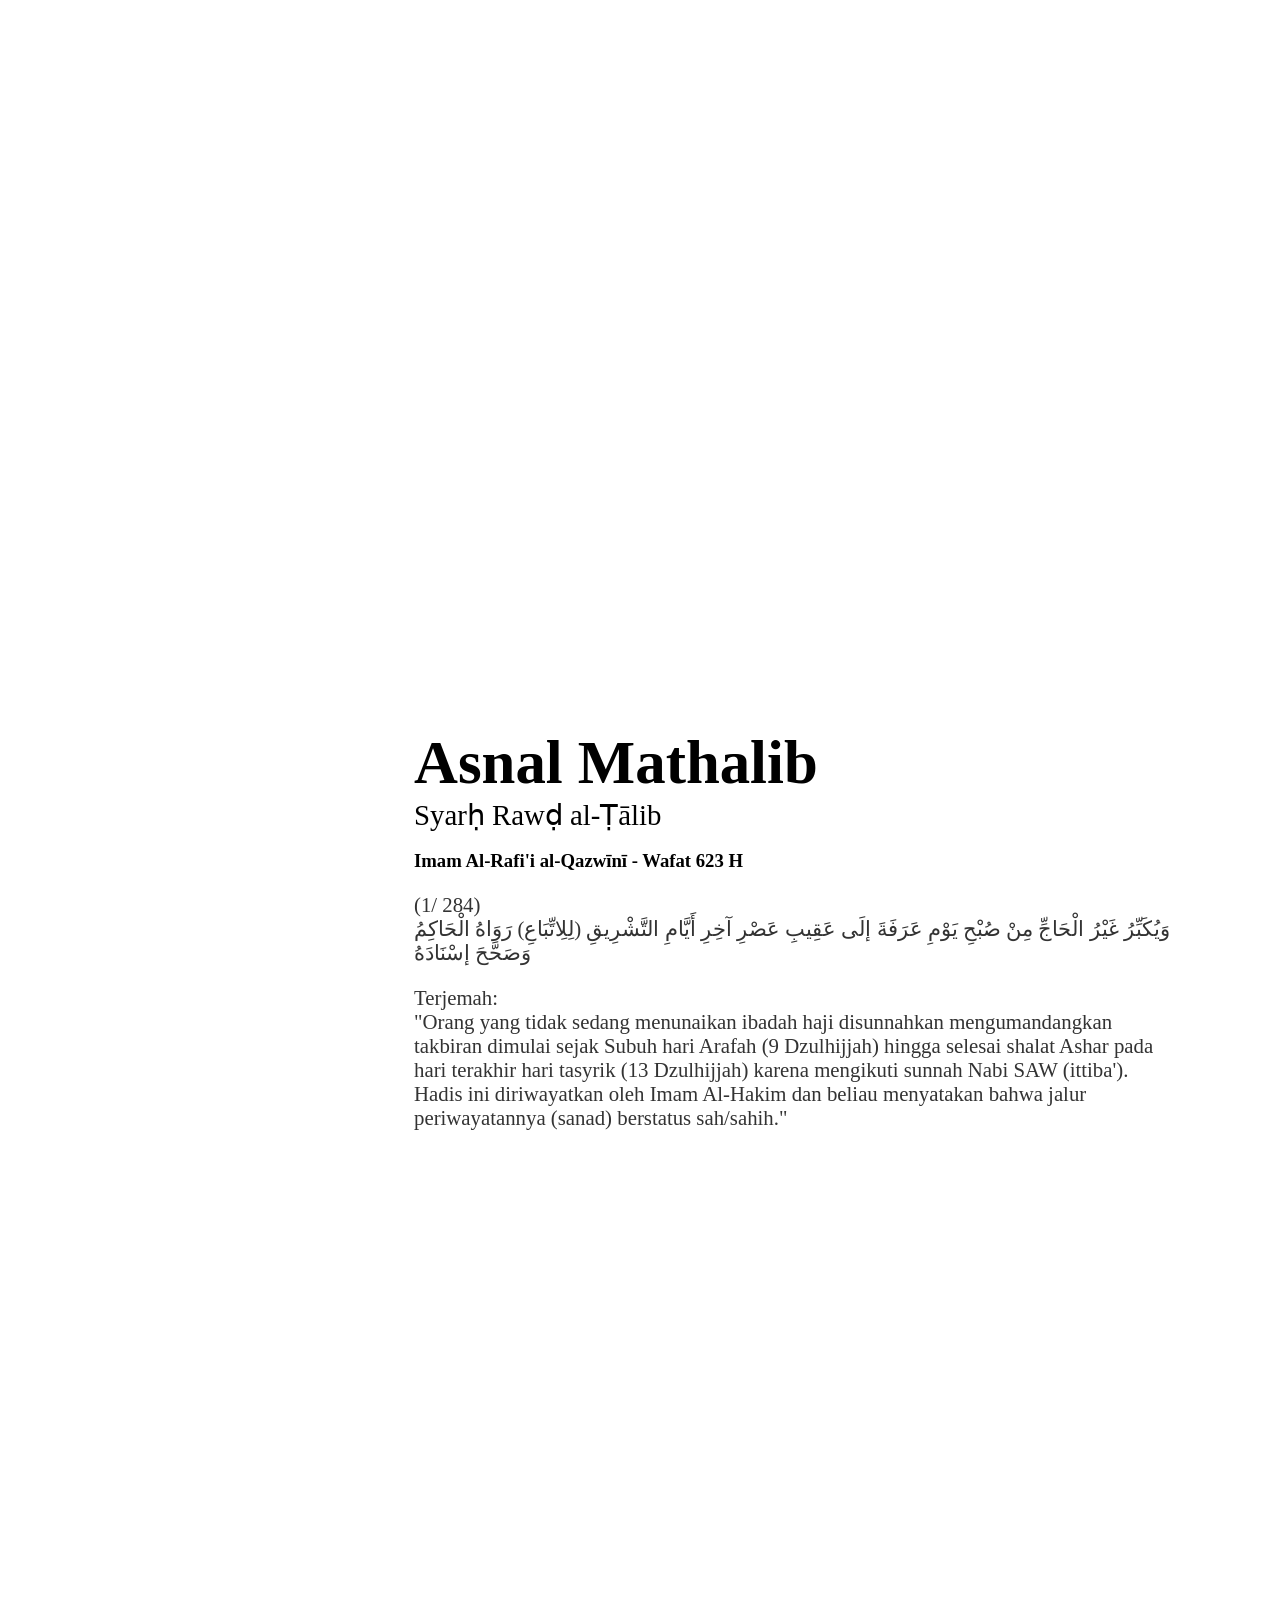
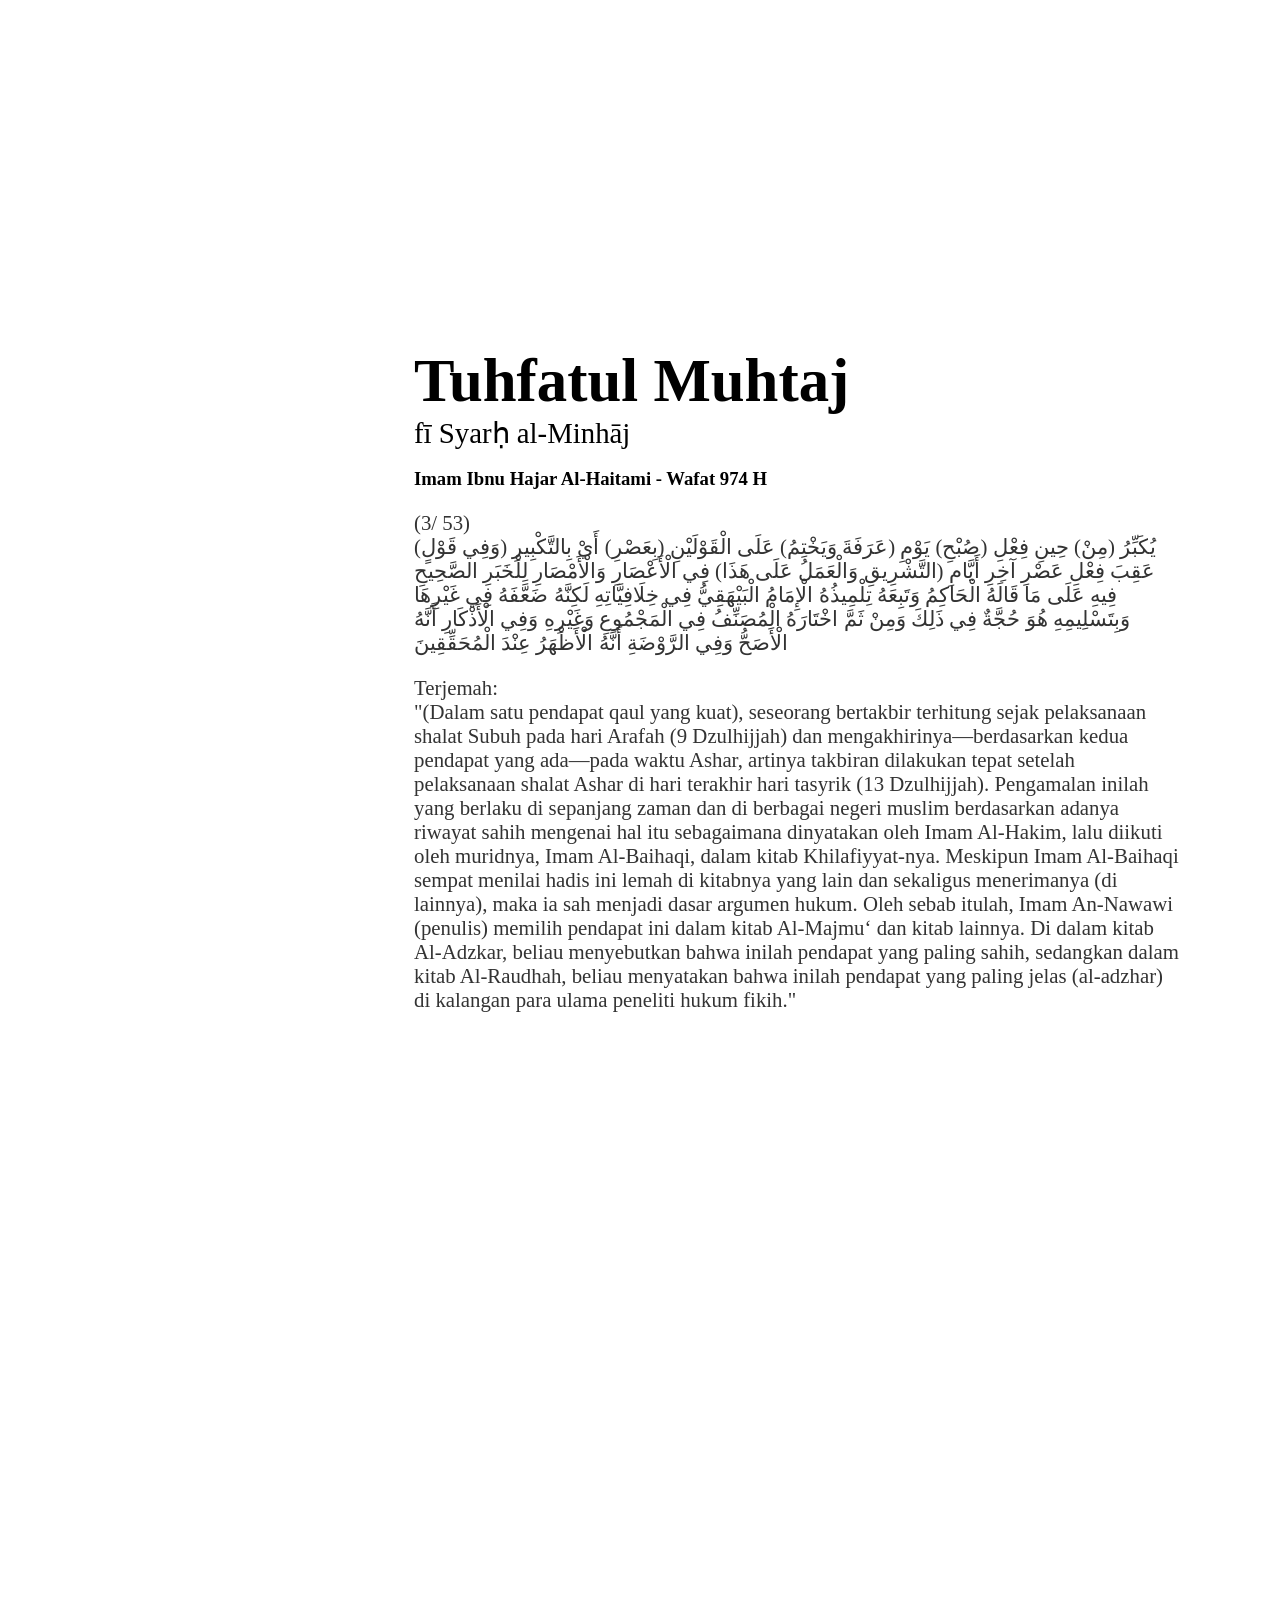
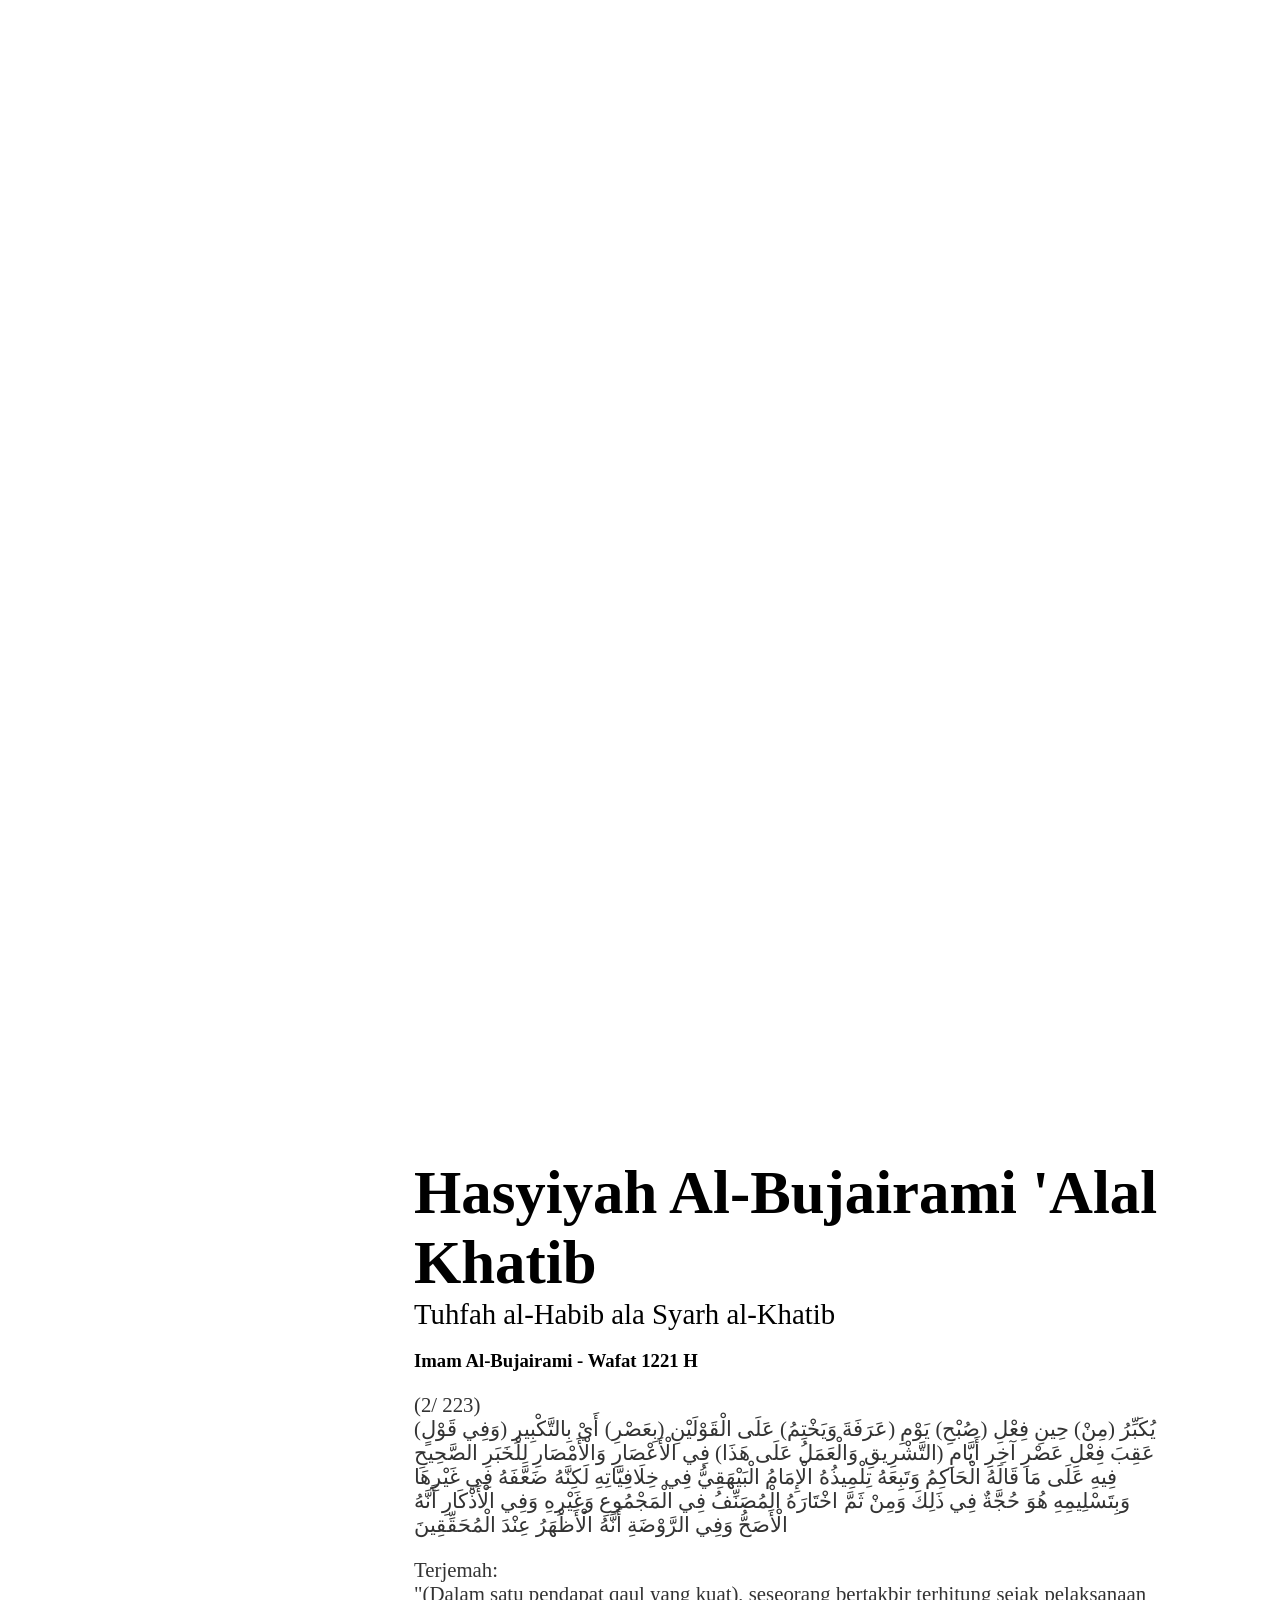
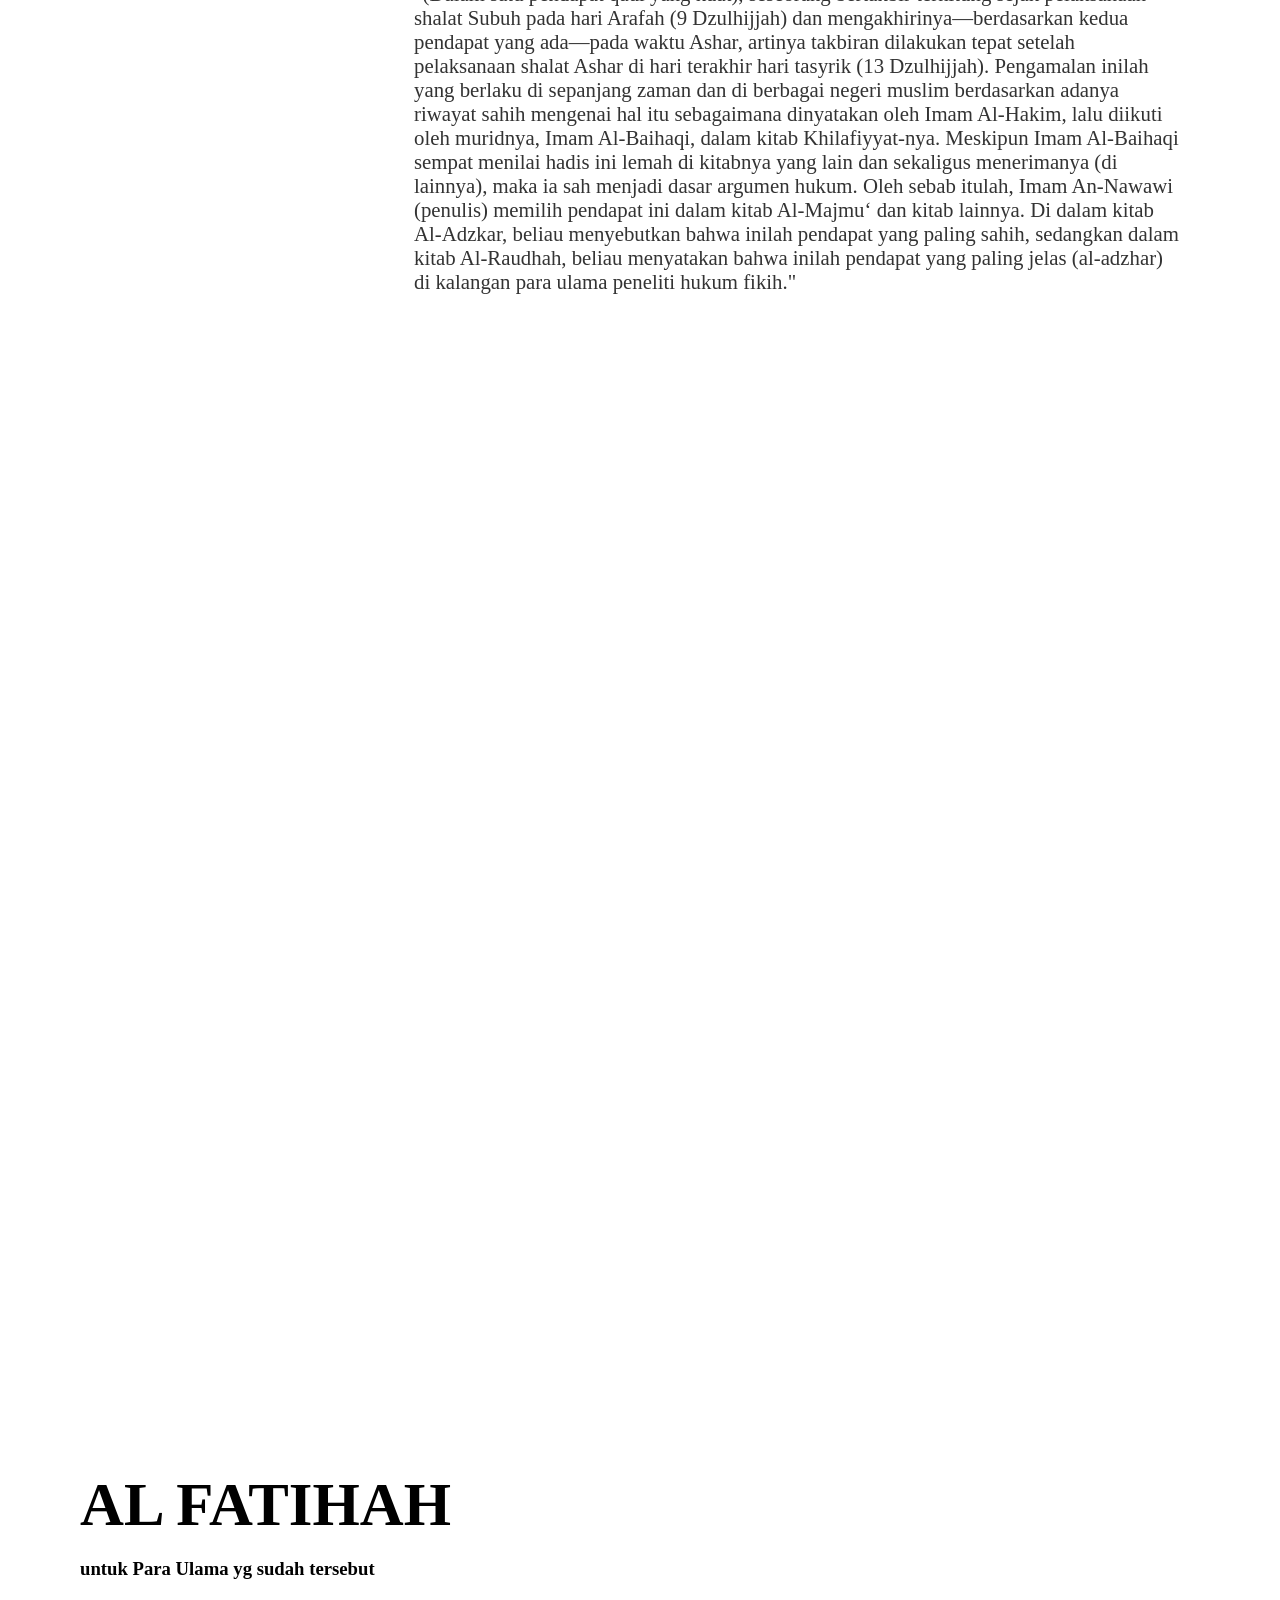
==== commit f14236fa: "index03.html" ====
--- a/index02.html
+++ b/index02.html
@@ -1,5 +1,5 @@
 <!DOCTYPE html>
-<html lang="ar">
+<html lang="id">
 <head>
   <meta charset="UTF-8" />
   <title>awal takbiran yang terlupa</title>
@@ -10,20 +10,21 @@
 
   <!-- Open Graph (untuk WhatsApp, Facebook, dll) -->
   <meta property="og:type" content="website" />
-  <meta property="og:url" content="https://github.com/kalam-ustadz/batas-takbiran-idul-adha" />
+  <meta property="og:url" content="https://kalam-ustadz.github.io/batas-takbiran-idul-adha/index.html" />
   <meta property="og:title" content="Batas Takbiran Idul Adha" />
   <meta property="og:description" content="Kalam Datuk Kelampayan beserta 10 Referensi KITAB TETUA" />
-  <meta property="og:image" content="Muhammad_Arsyad_al-Banjari.png" />
-  <meta property="og:image:width" content="1200" />
-  <meta property="og:image:height" content="630" />
+  <meta property="og:image" content="https://kalam-ustadz.github.io/batas-takbiran-idul-adha/logo.png" />
+  <meta property="og:image:width" content="476" />
+  <meta property="og:image:height" content="635" />
 
   <!-- Twitter Card (opsional, tapi baik untuk preview universal) -->
   <meta property="twitter:card" content="summary_large_image" />
-  <meta property="twitter:url" content="https://github.com/kalam-ustadz/batas-takbiran-idul-adha" />
+  <meta property="twitter:url" content="https://kalam-ustadz.github.io/batas-takbiran-idul-adha/index.html" />
   <meta property="twitter:title" content="Batas Takbiran Idul Adha" />
   <meta property="twitter:description" content="Kalam Datuk Kelampayan beserta 10 Referensi KITAB TETUA" />
-  <meta property="twitter:image" content="Muhammad_Arsyad_al-Banjari.png" />
-  <link rel="stylesheet" type="text/css" href="nangini.css" />
+  <meta property="twitter:image" content="https://kalam-ustadz.github.io/batas-takbiran-idul-adha/logo.png" />
+  <link rel="stylesheet" type="text/css" href="https://kalam-ustadz.github.io/batas-takbiran-idul-adha//Layout3Full.css" />
+
 </head>
 <body class="layout3">
 
@@ -251,4 +252,4 @@
 </div>
 
 </div>
-</body></html>+</body></html>
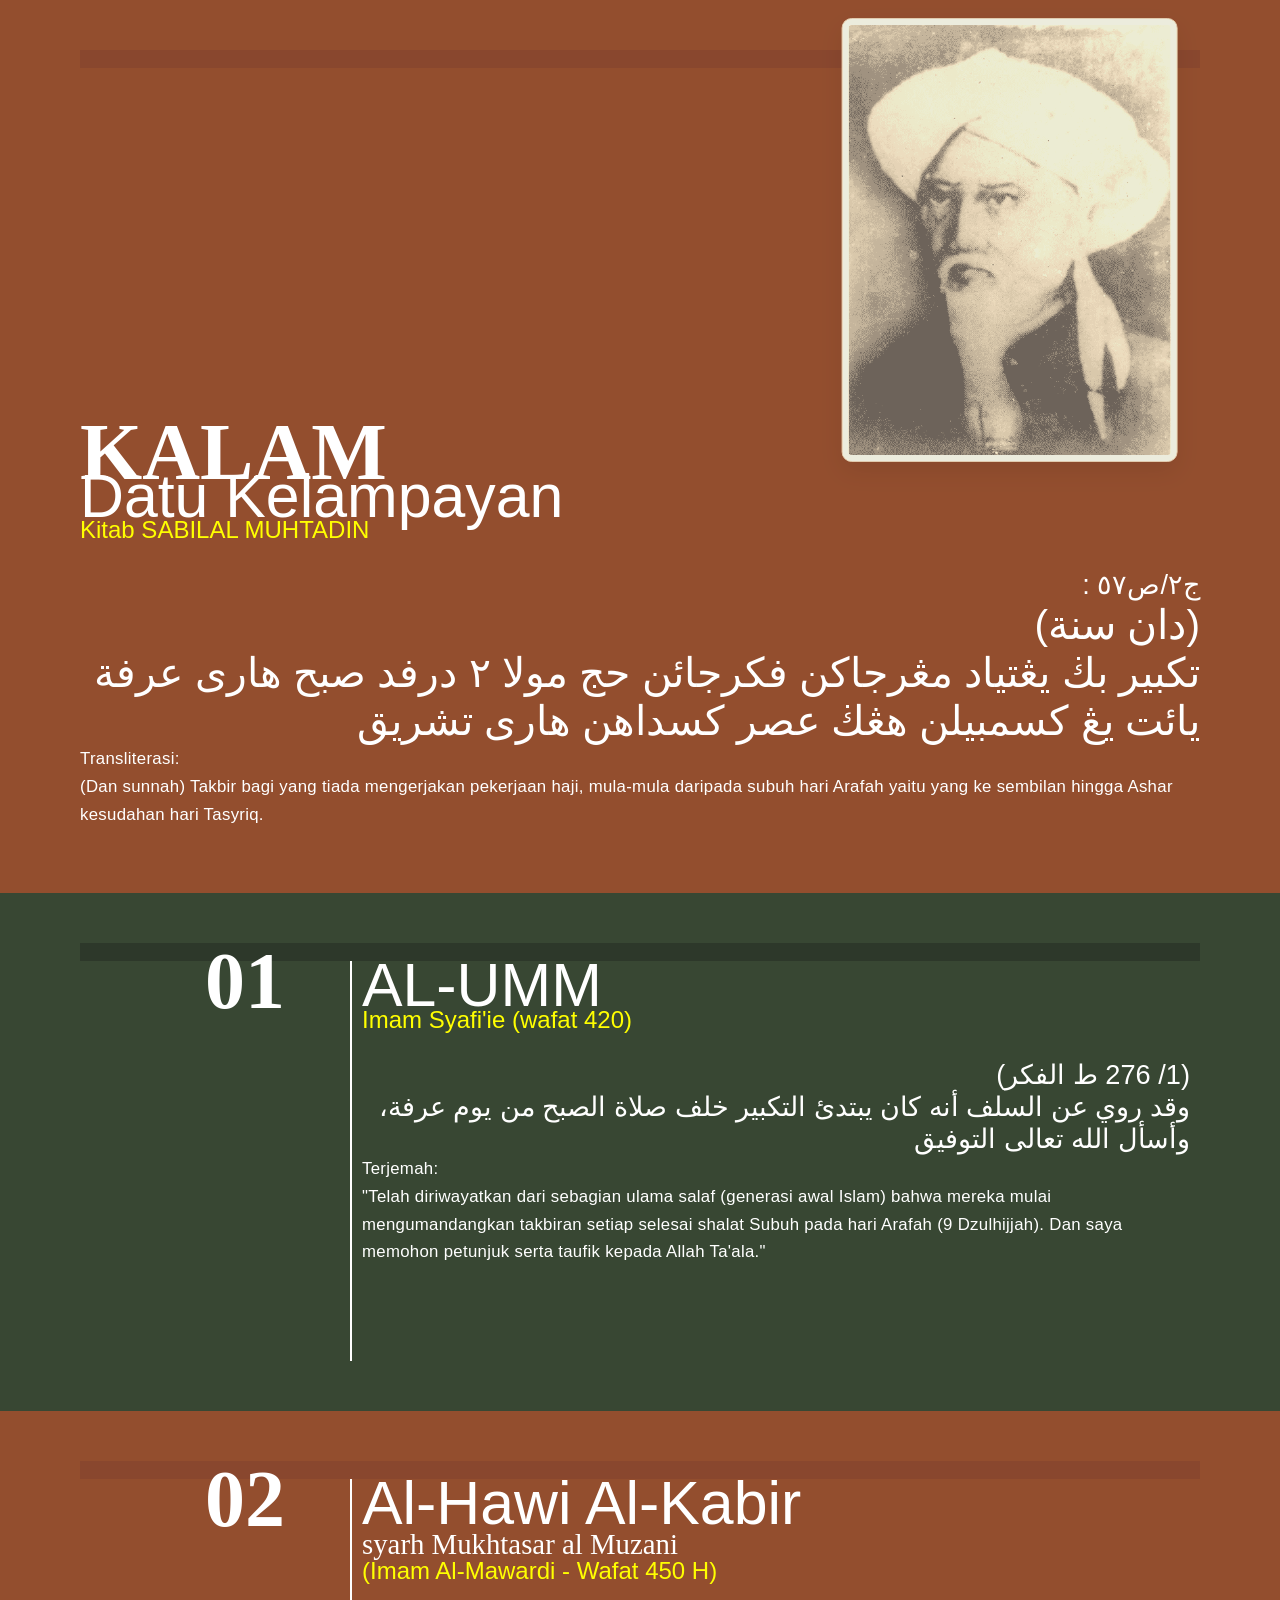
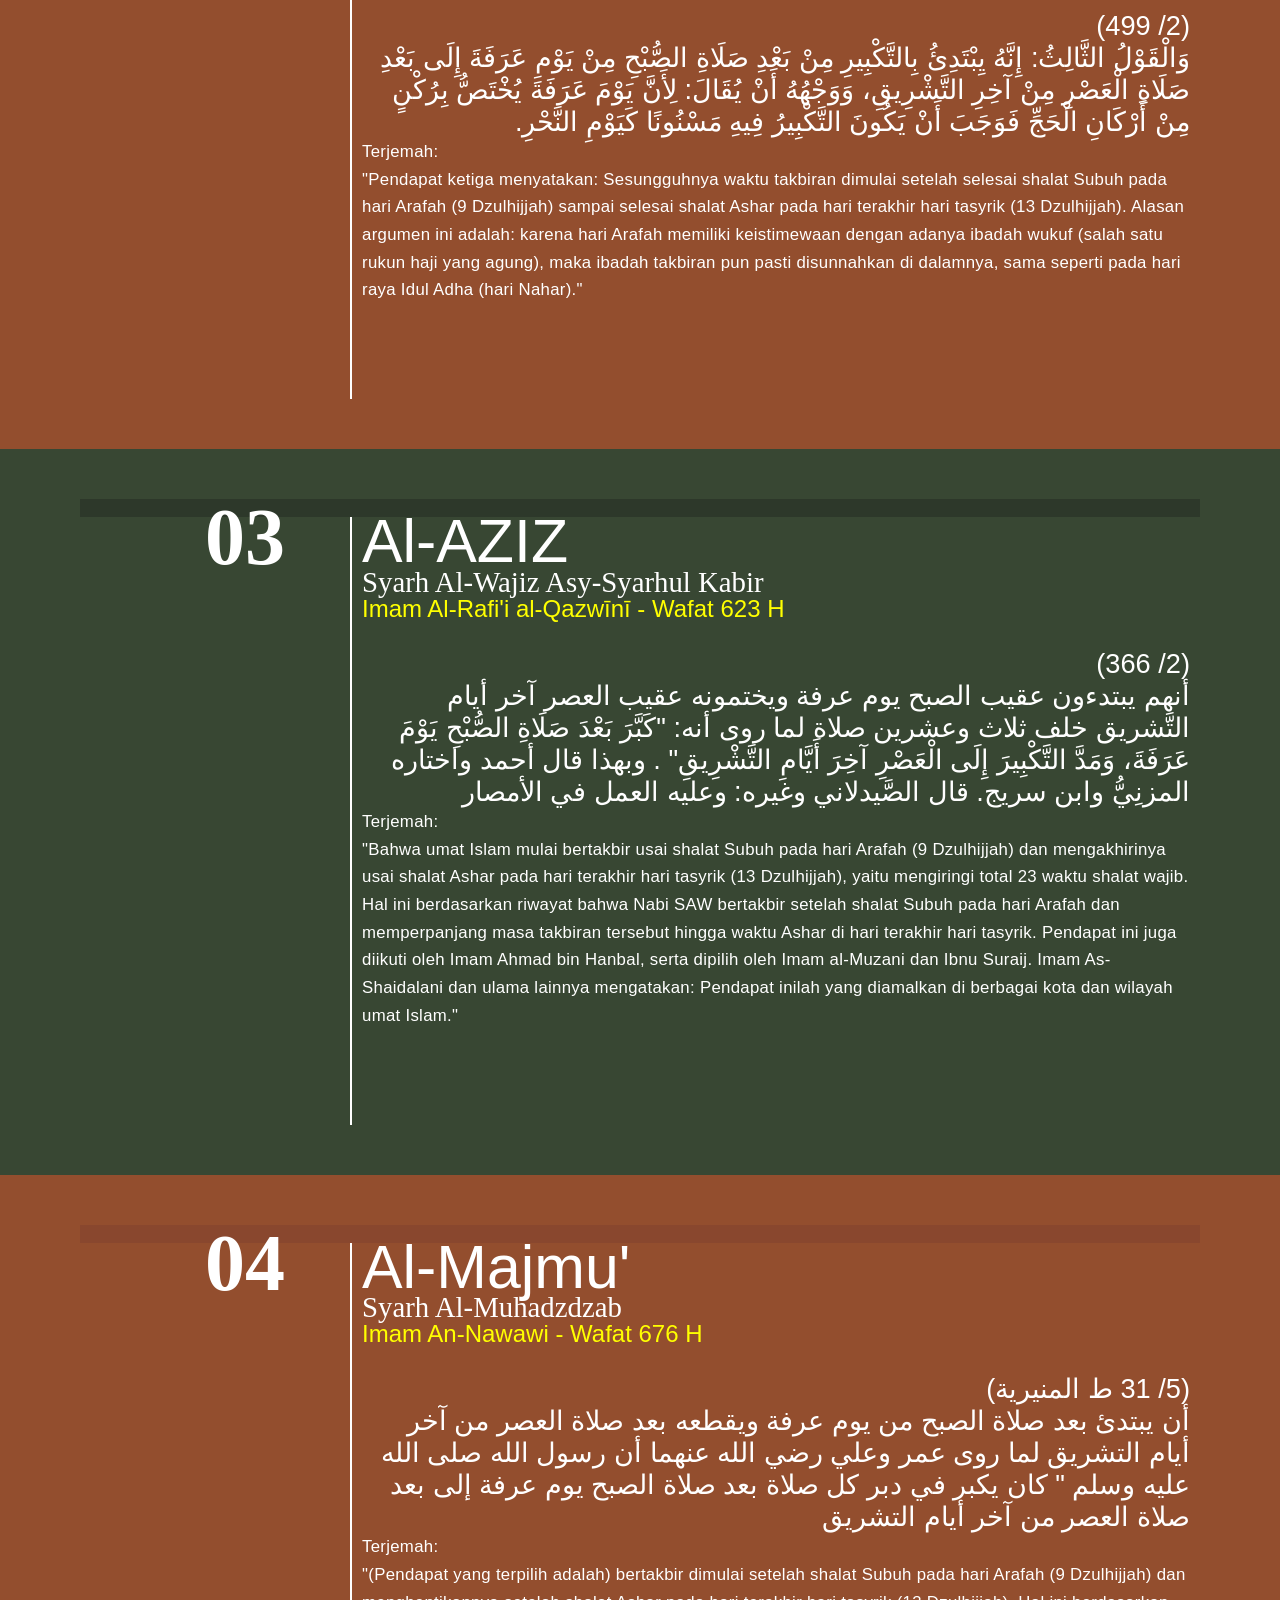
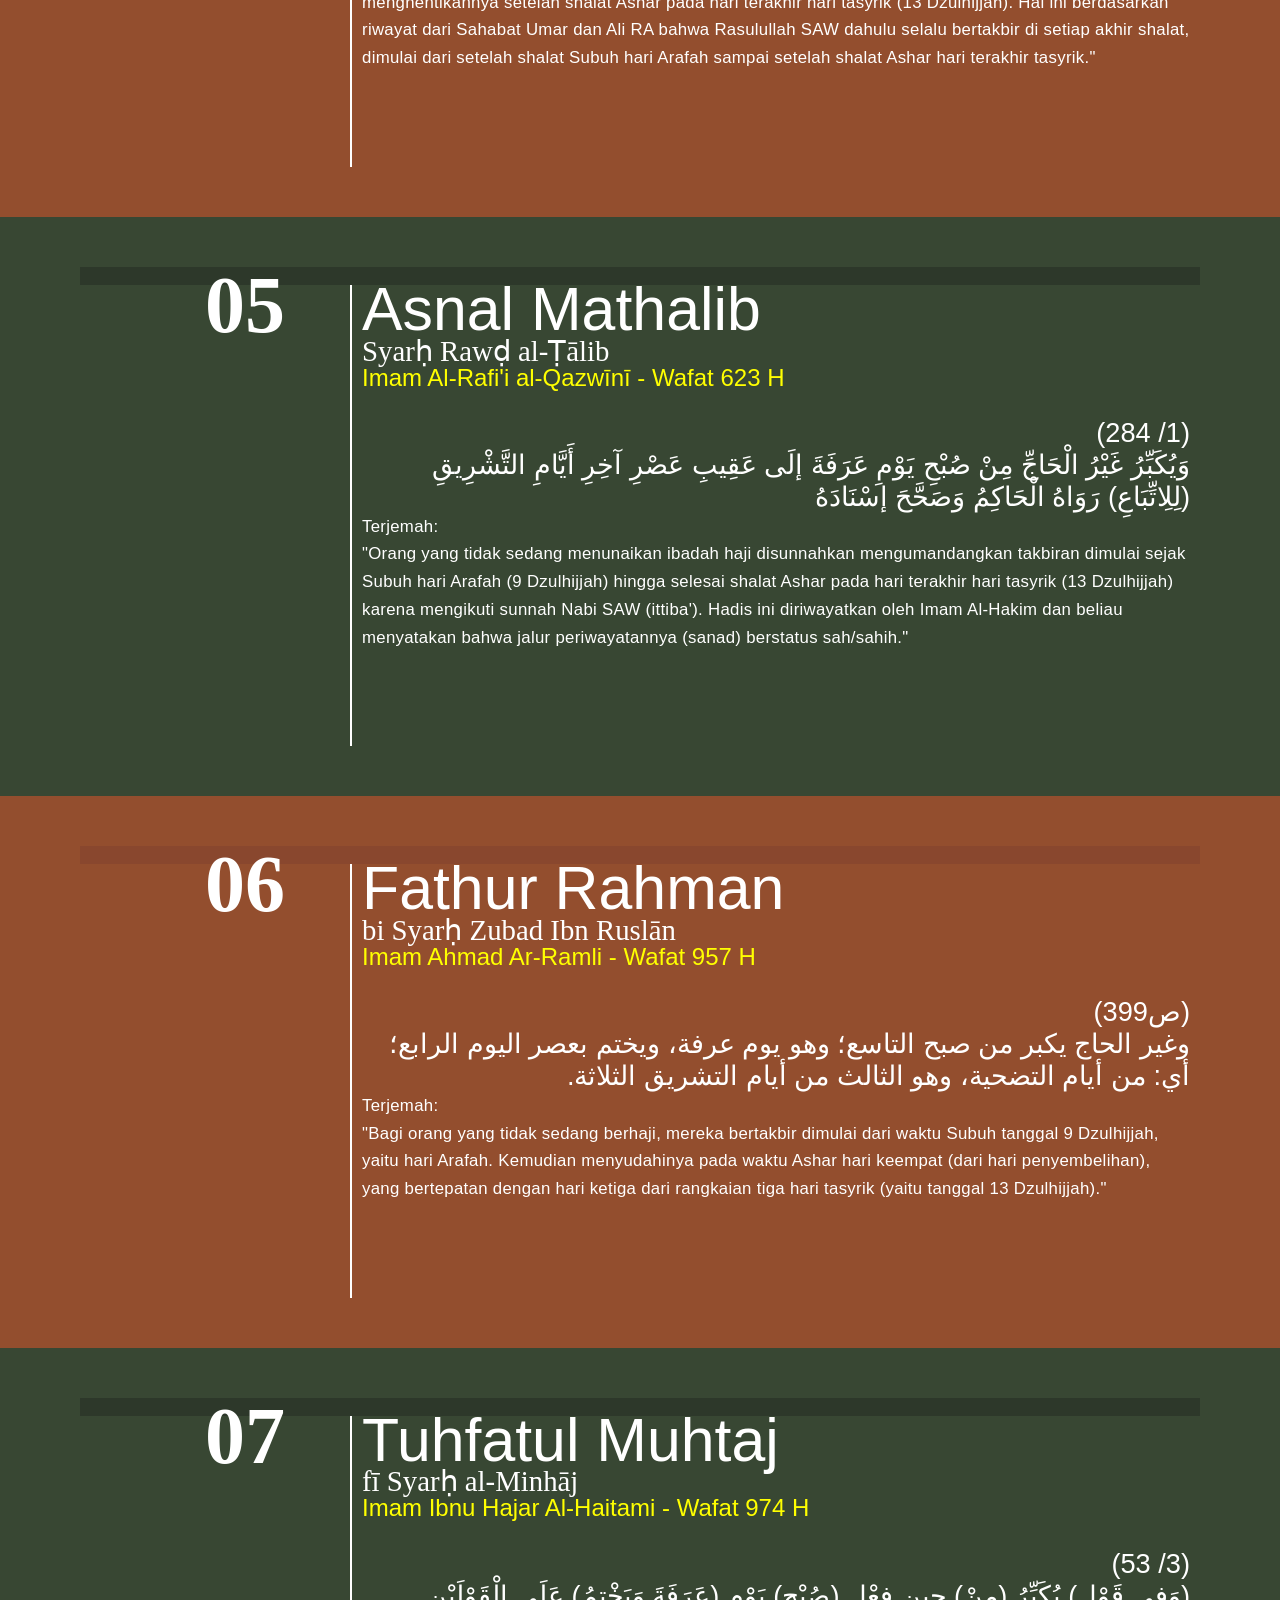
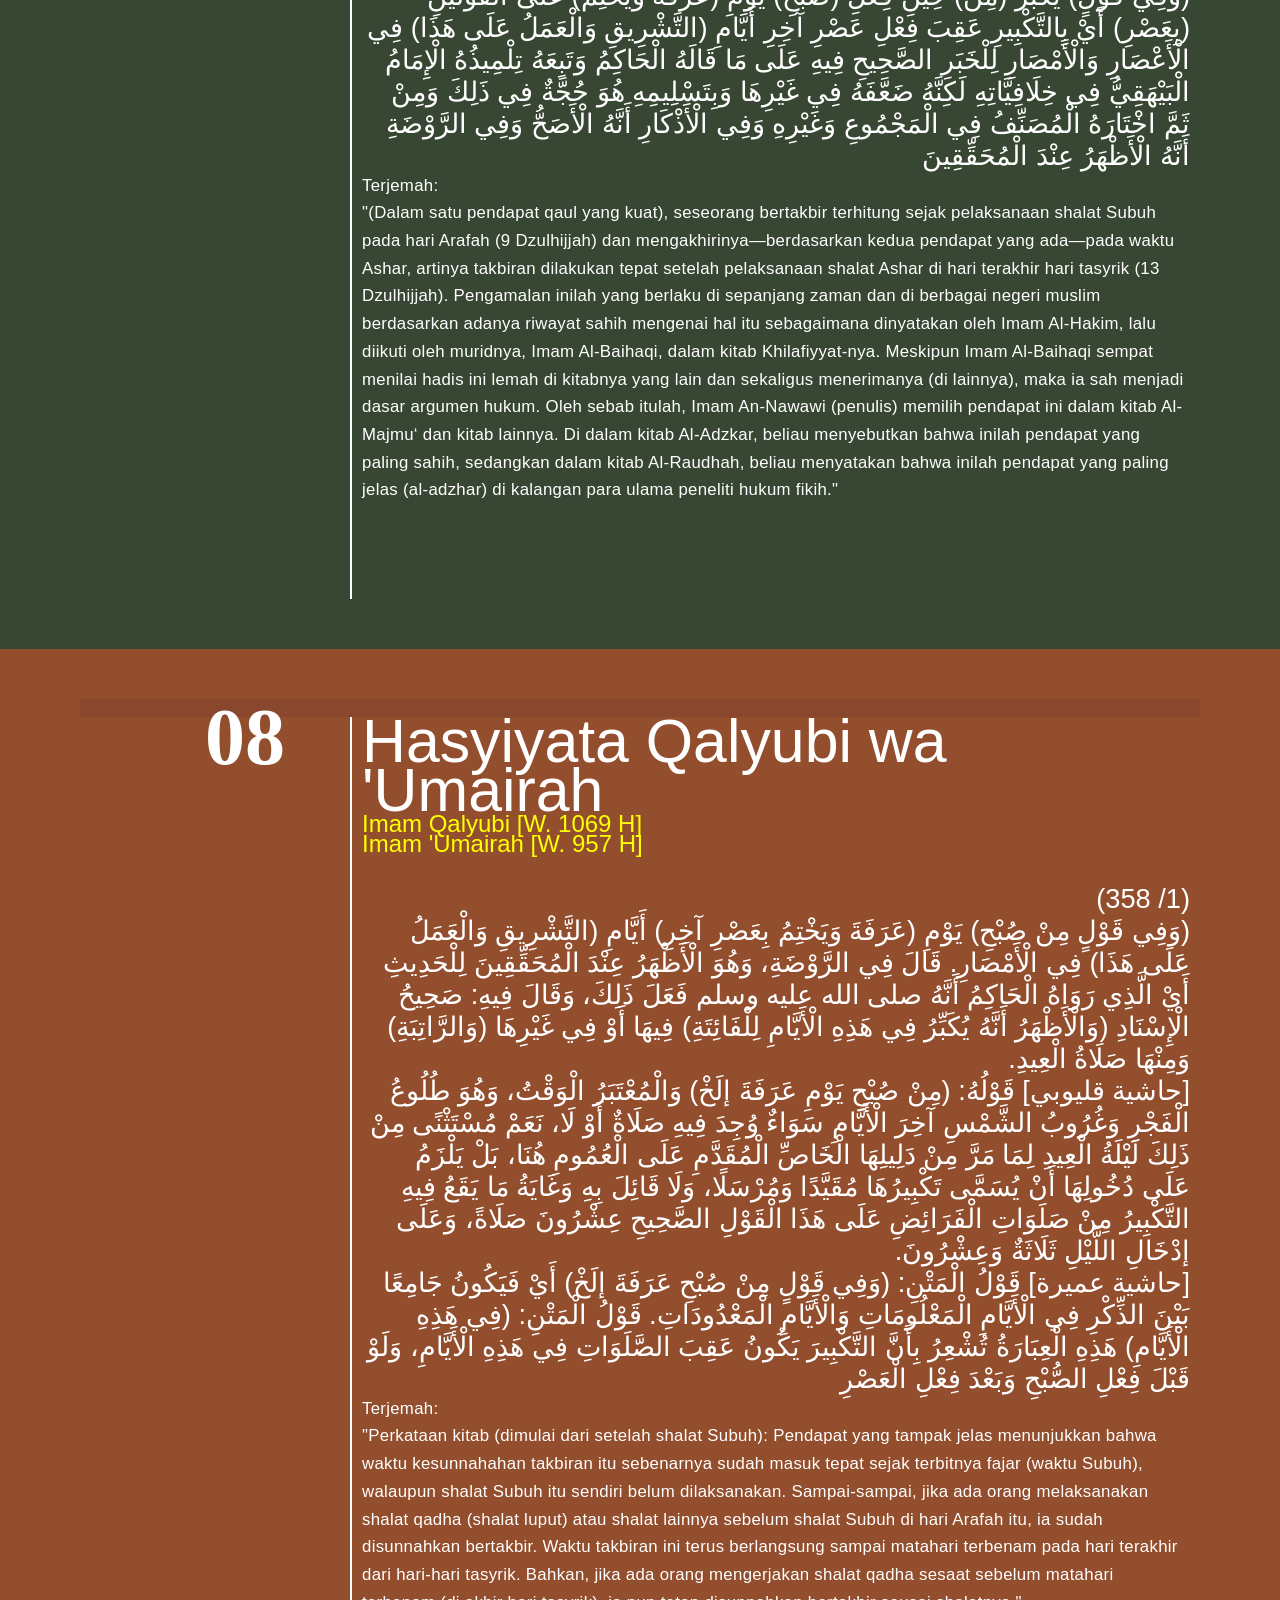
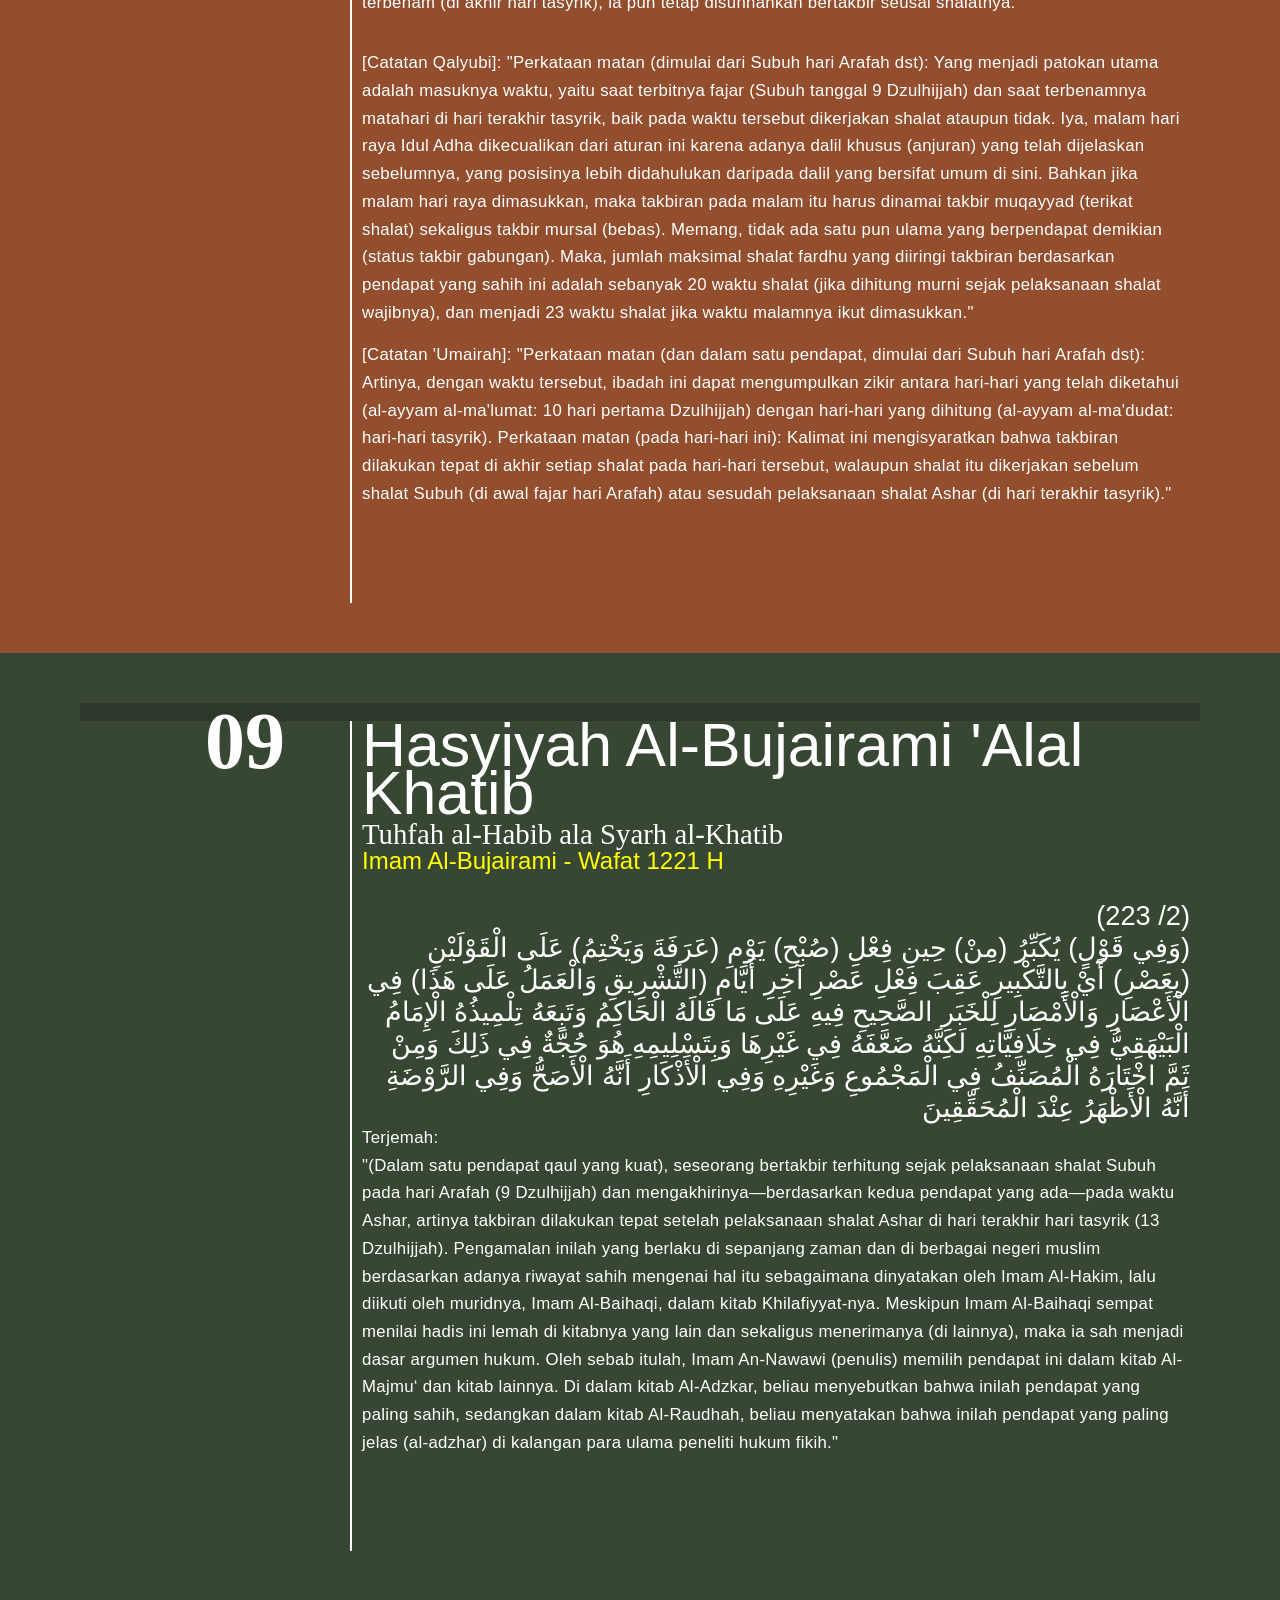
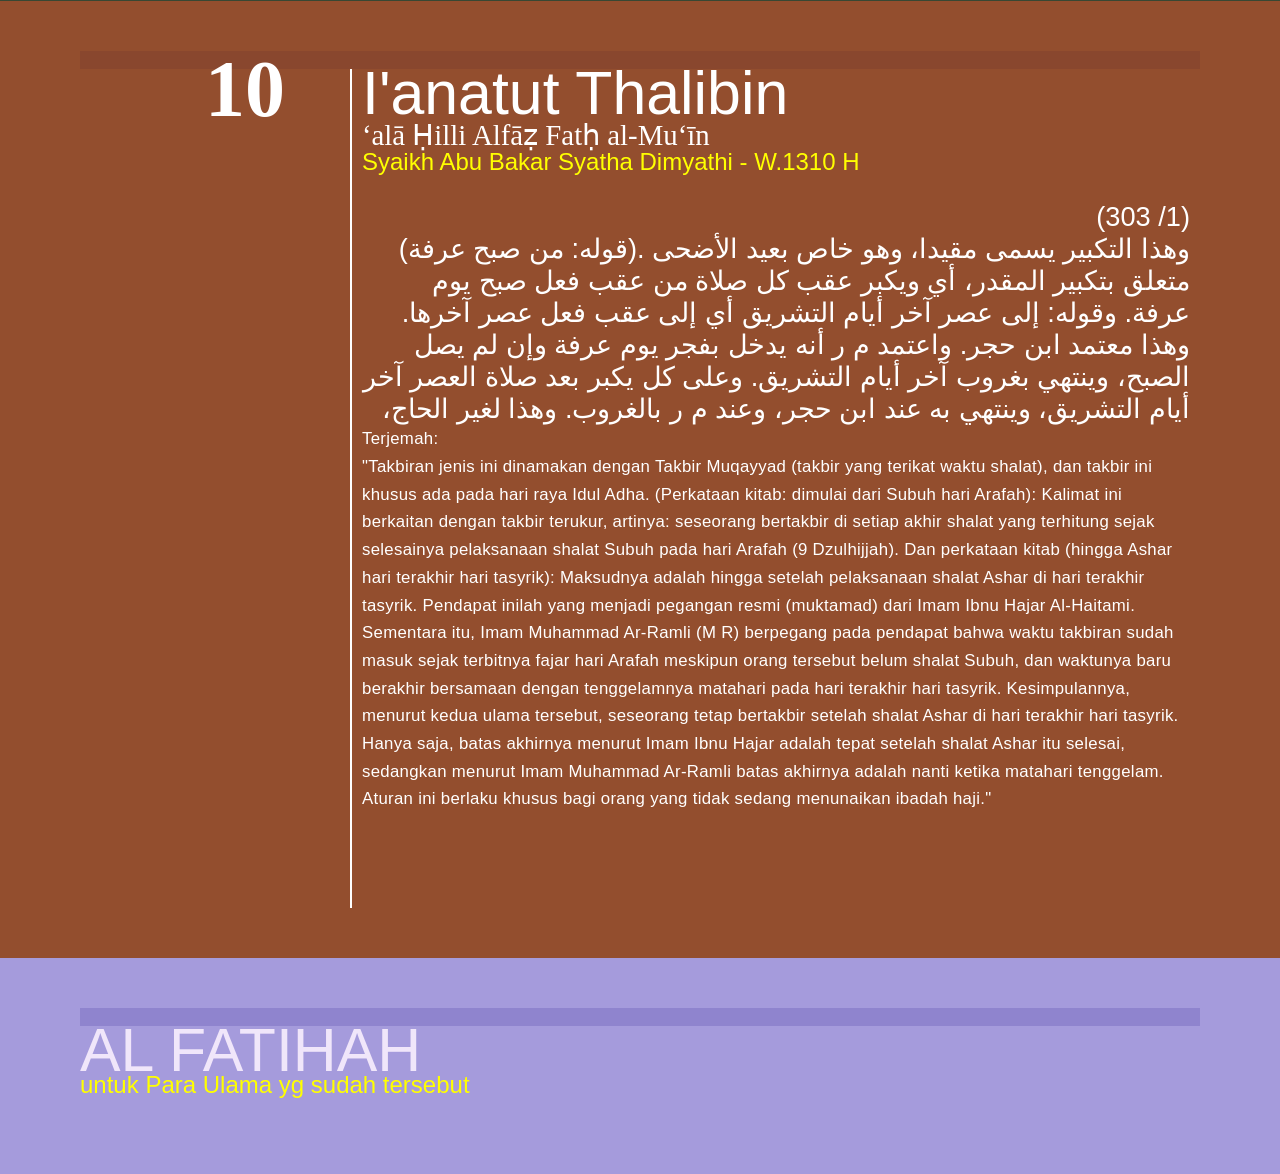
==== commit d04cd8bd: "index02.html" ====
--- a/index02.html
+++ b/index02.html
@@ -23,7 +23,7 @@
   <meta property="twitter:title" content="Batas Takbiran Idul Adha" />
   <meta property="twitter:description" content="Kalam Datuk Kelampayan beserta 10 Referensi KITAB TETUA" />
   <meta property="twitter:image" content="https://kalam-ustadz.github.io/batas-takbiran-idul-adha/logo.png" />
-  <link rel="stylesheet" type="text/css" href="https://kalam-ustadz.github.io/batas-takbiran-idul-adha//Layout3Full.css" />
+  <link rel="stylesheet" type="text/css" href="https://kalam-ustadz.github.io/batas-takbiran-idul-adha/nangini.css" />
 
 </head>
 <body class="layout3">
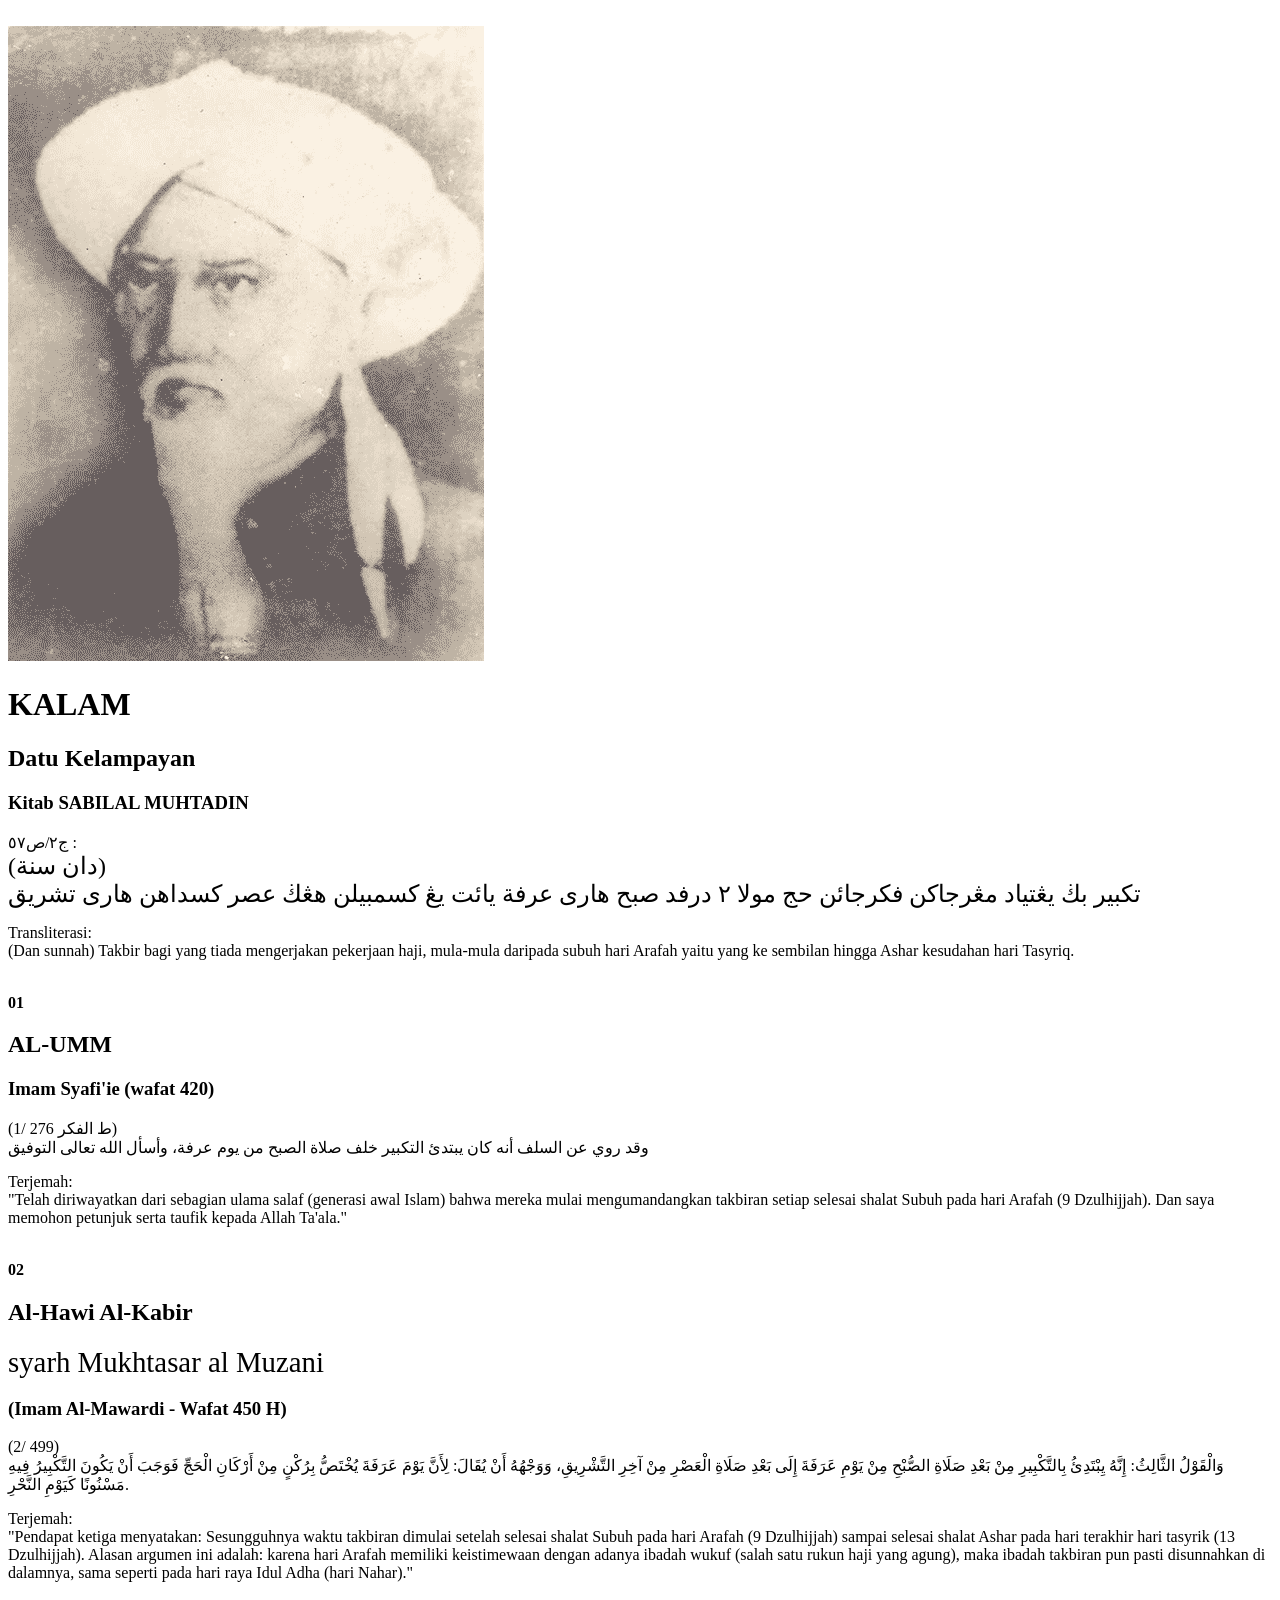
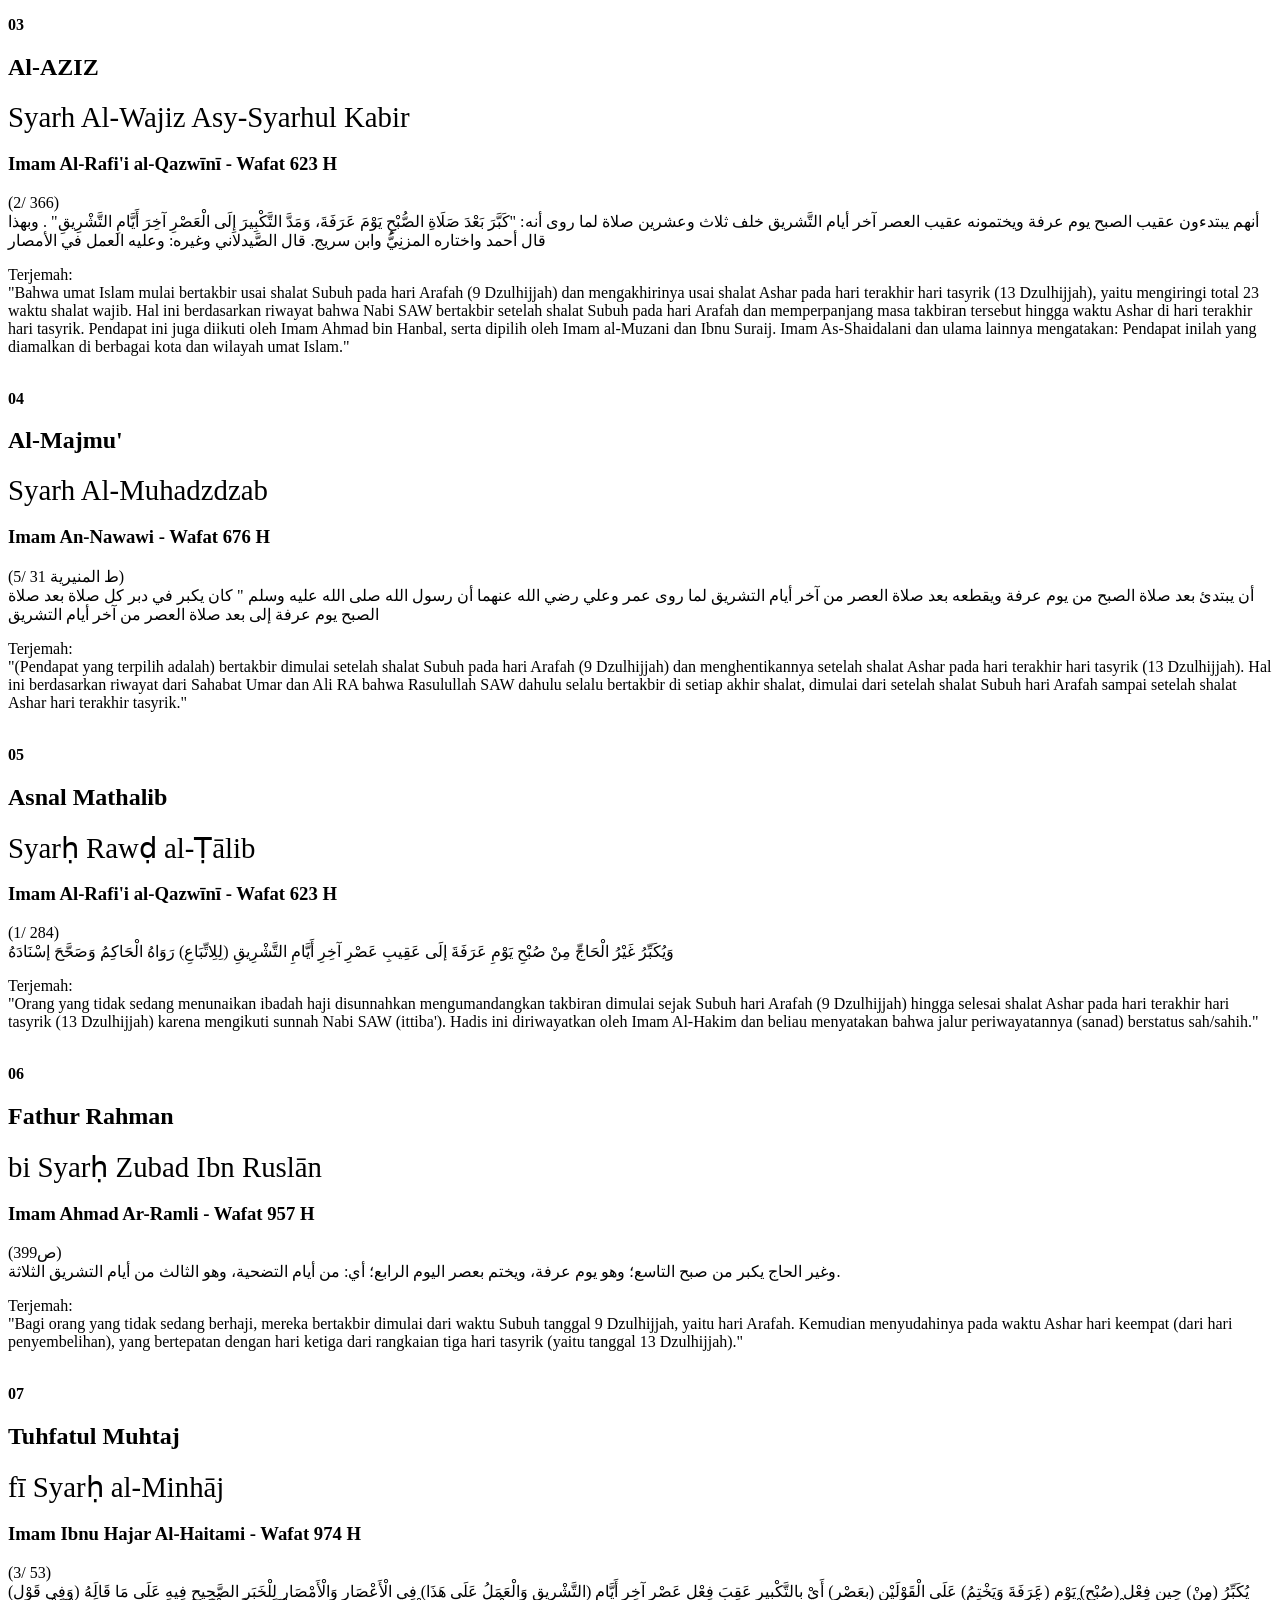
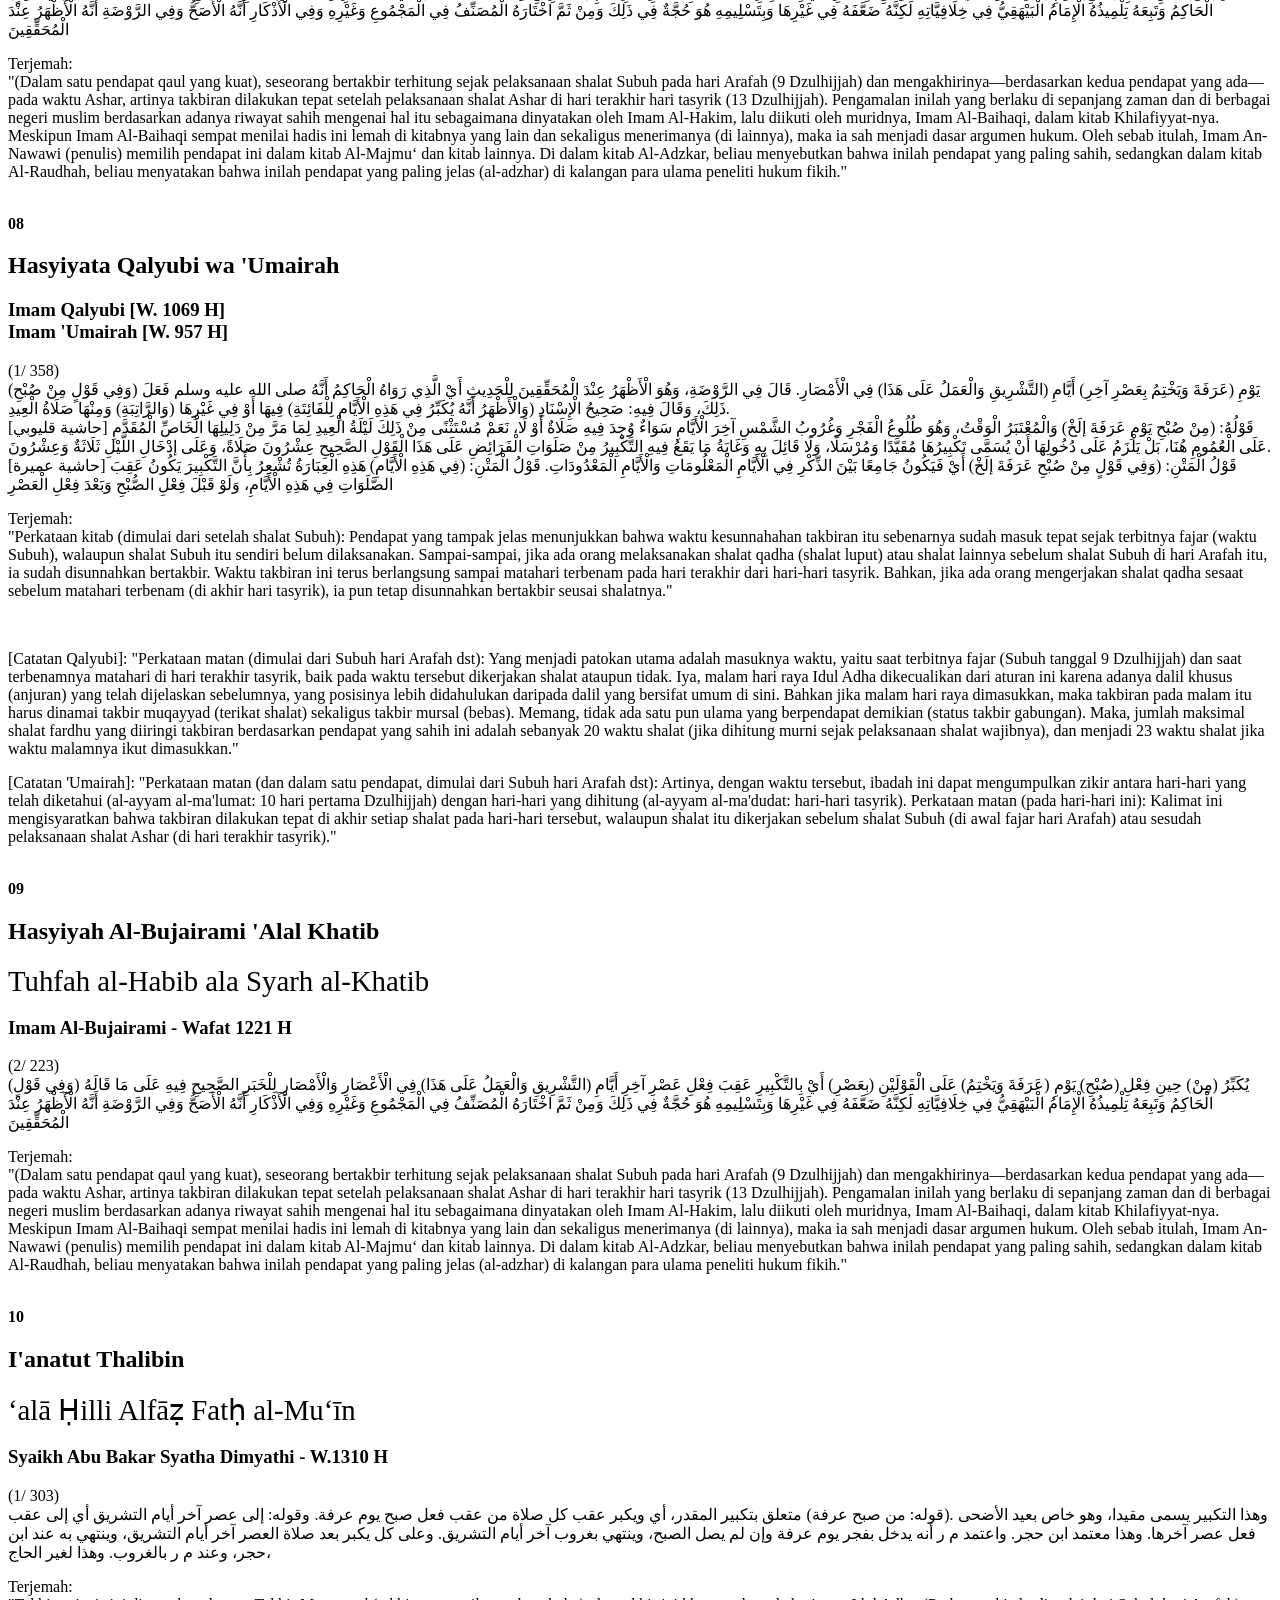
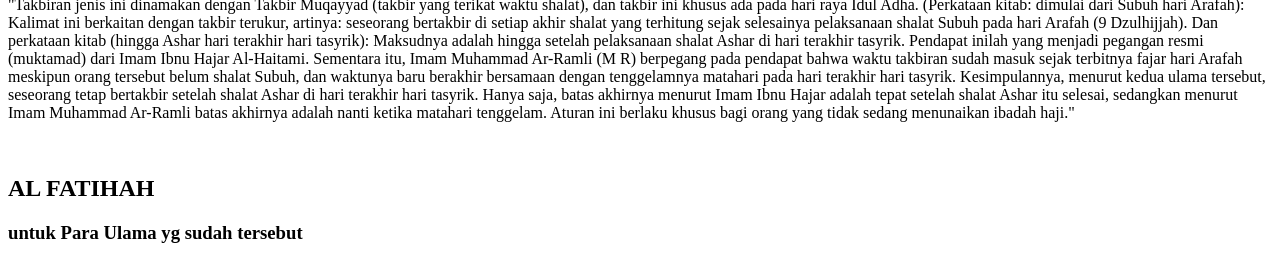
==== commit 151f2e71: "Update index02.html" ====
--- a/index02.html
+++ b/index02.html
@@ -23,7 +23,7 @@
   <meta property="twitter:title" content="Batas Takbiran Idul Adha" />
   <meta property="twitter:description" content="Kalam Datuk Kelampayan beserta 10 Referensi KITAB TETUA" />
   <meta property="twitter:image" content="https://kalam-ustadz.github.io/batas-takbiran-idul-adha/logo.png" />
-  <link rel="stylesheet" type="text/css" href="https://kalam-ustadz.github.io/batas-takbiran-idul-adha/nangini.css" />
+  <link rel="stylesheet" type="text/css" href="https://kalam-ustadz.github.io/batas-takbiran-idul-adha/nangapa.css" />
 
 </head>
 <body class="layout3">
